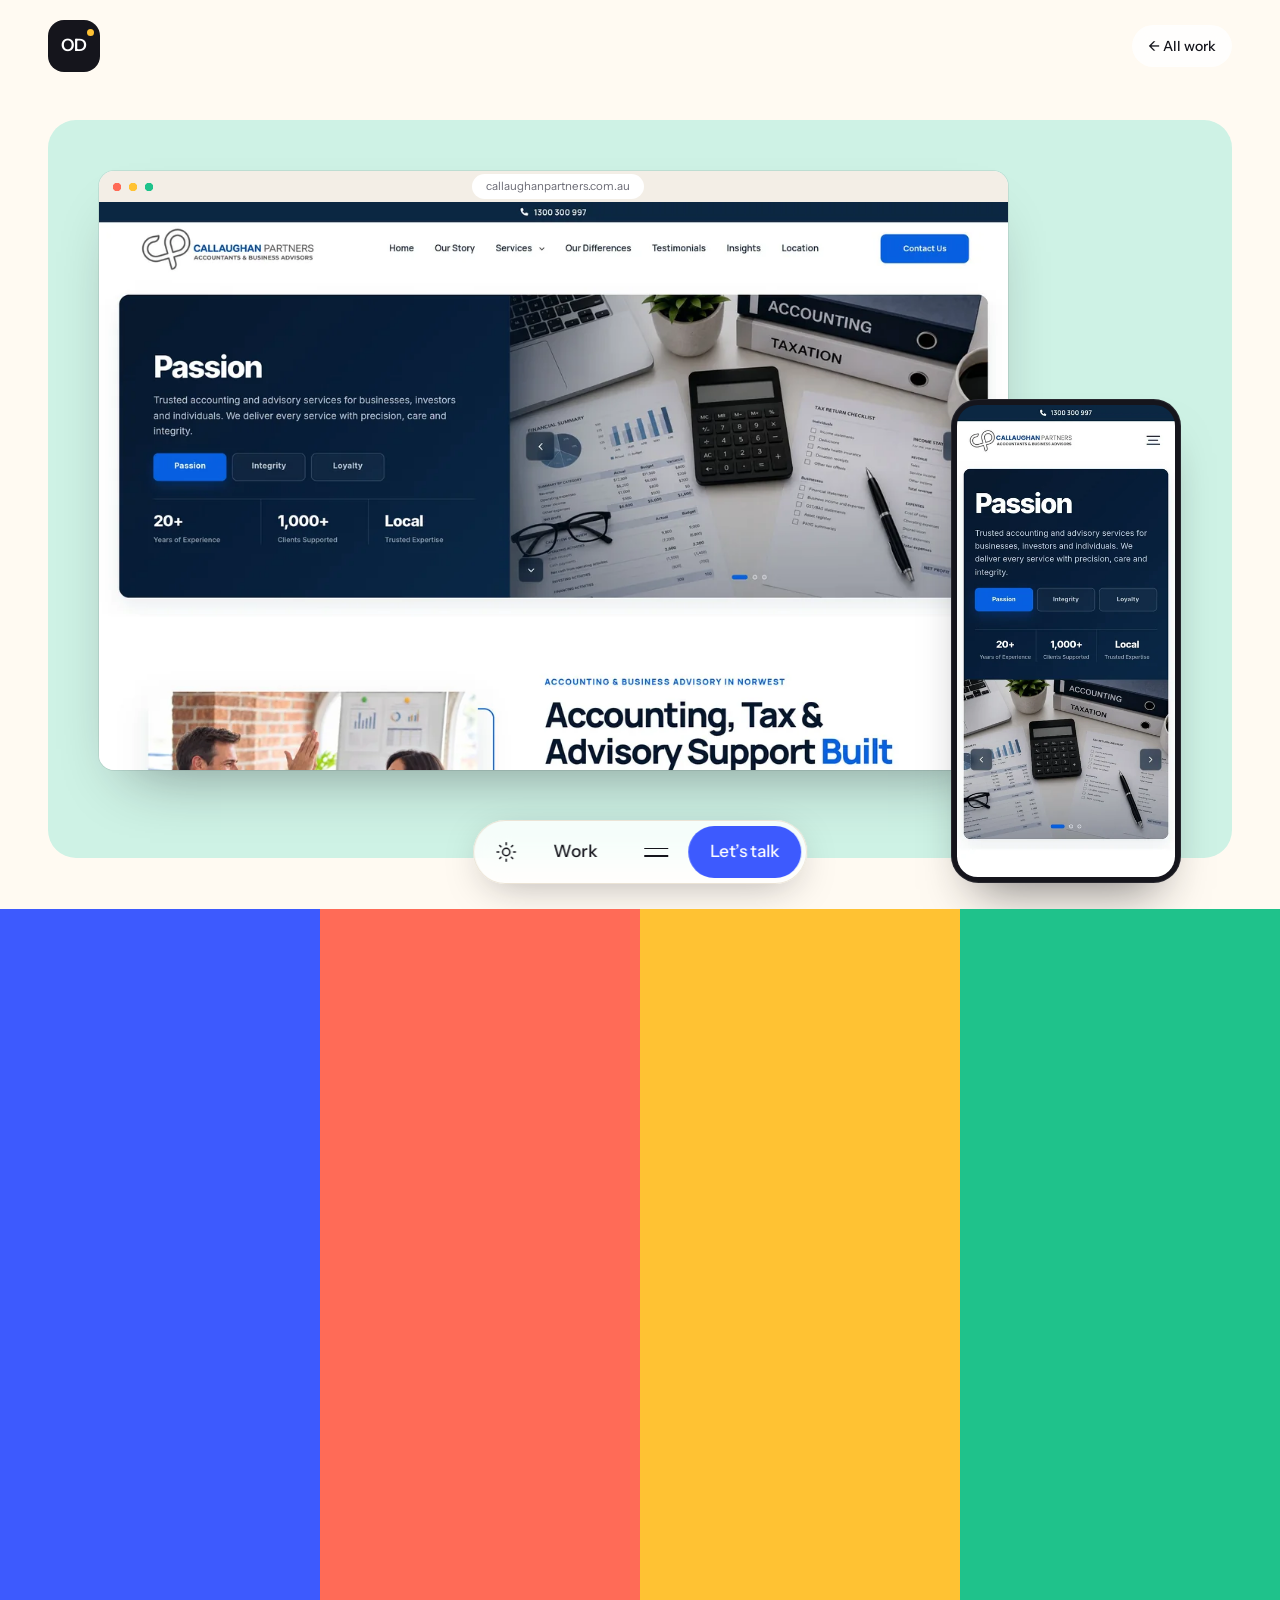
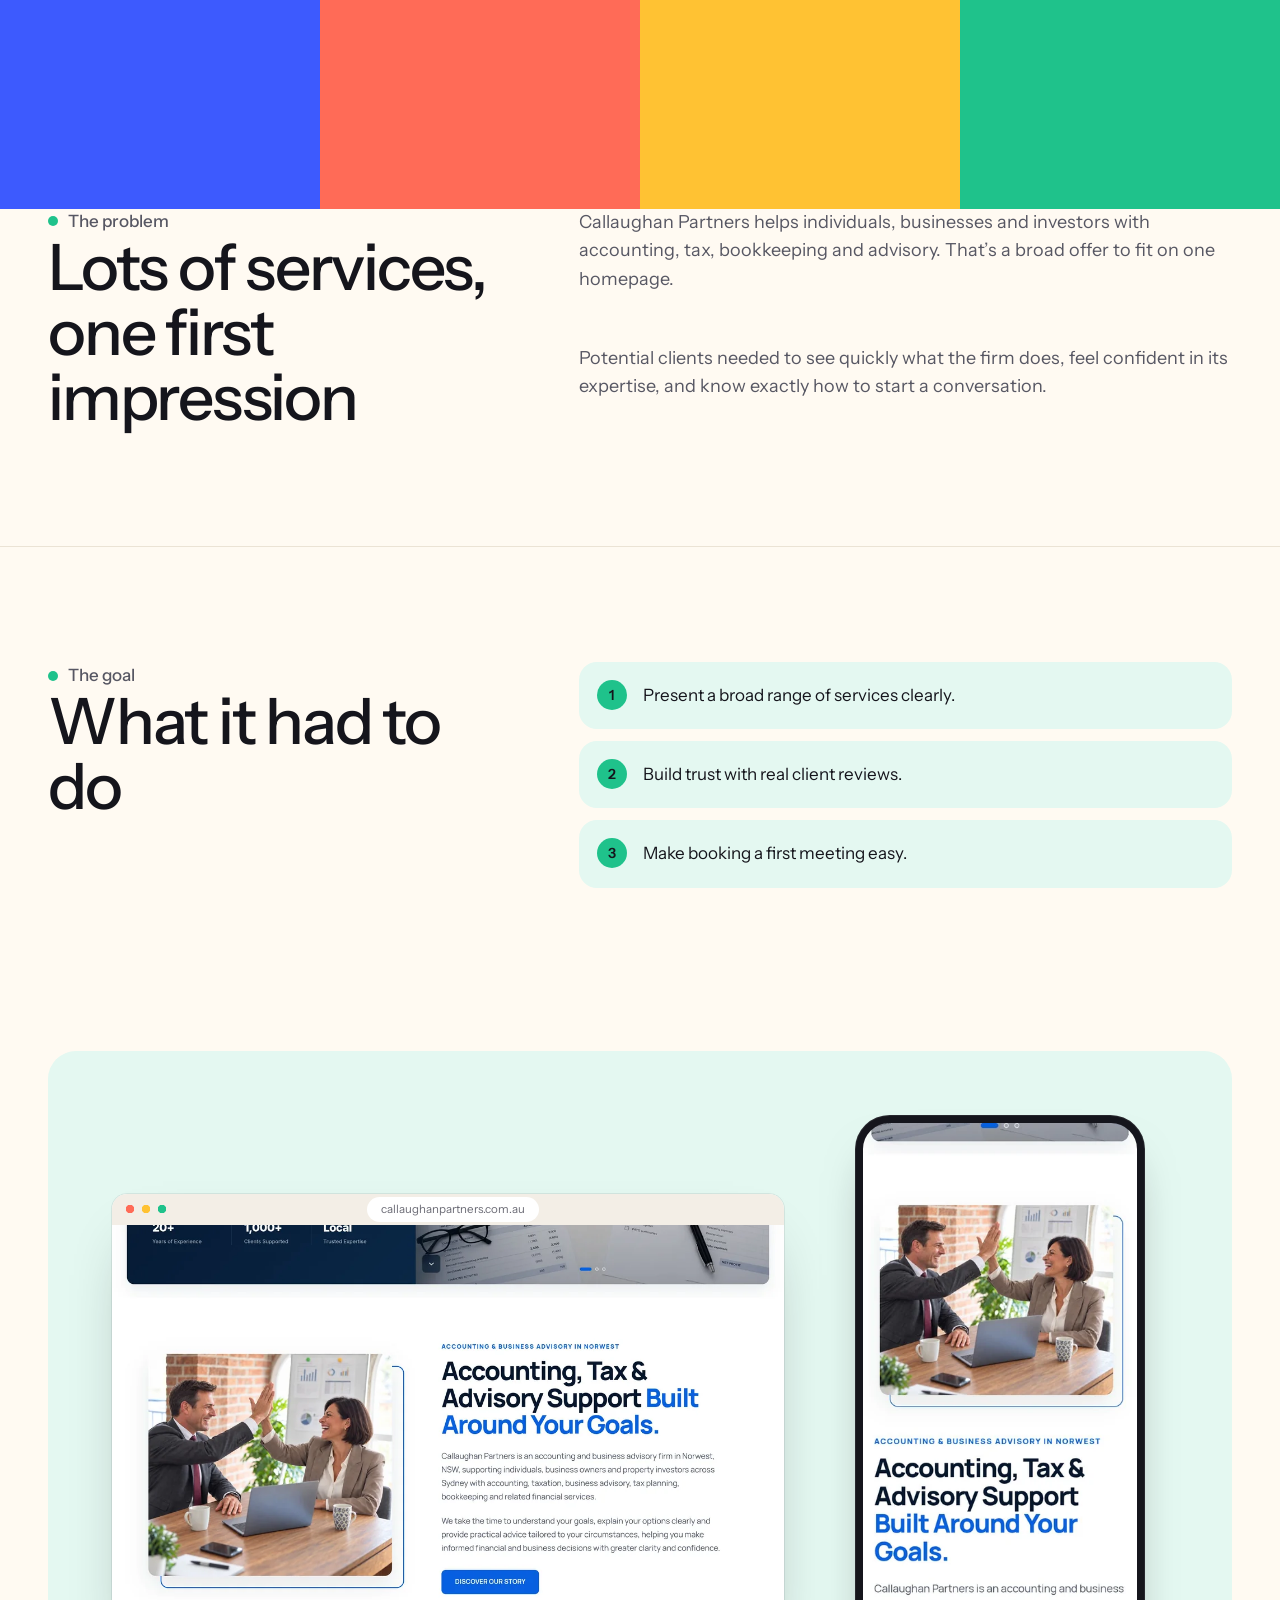
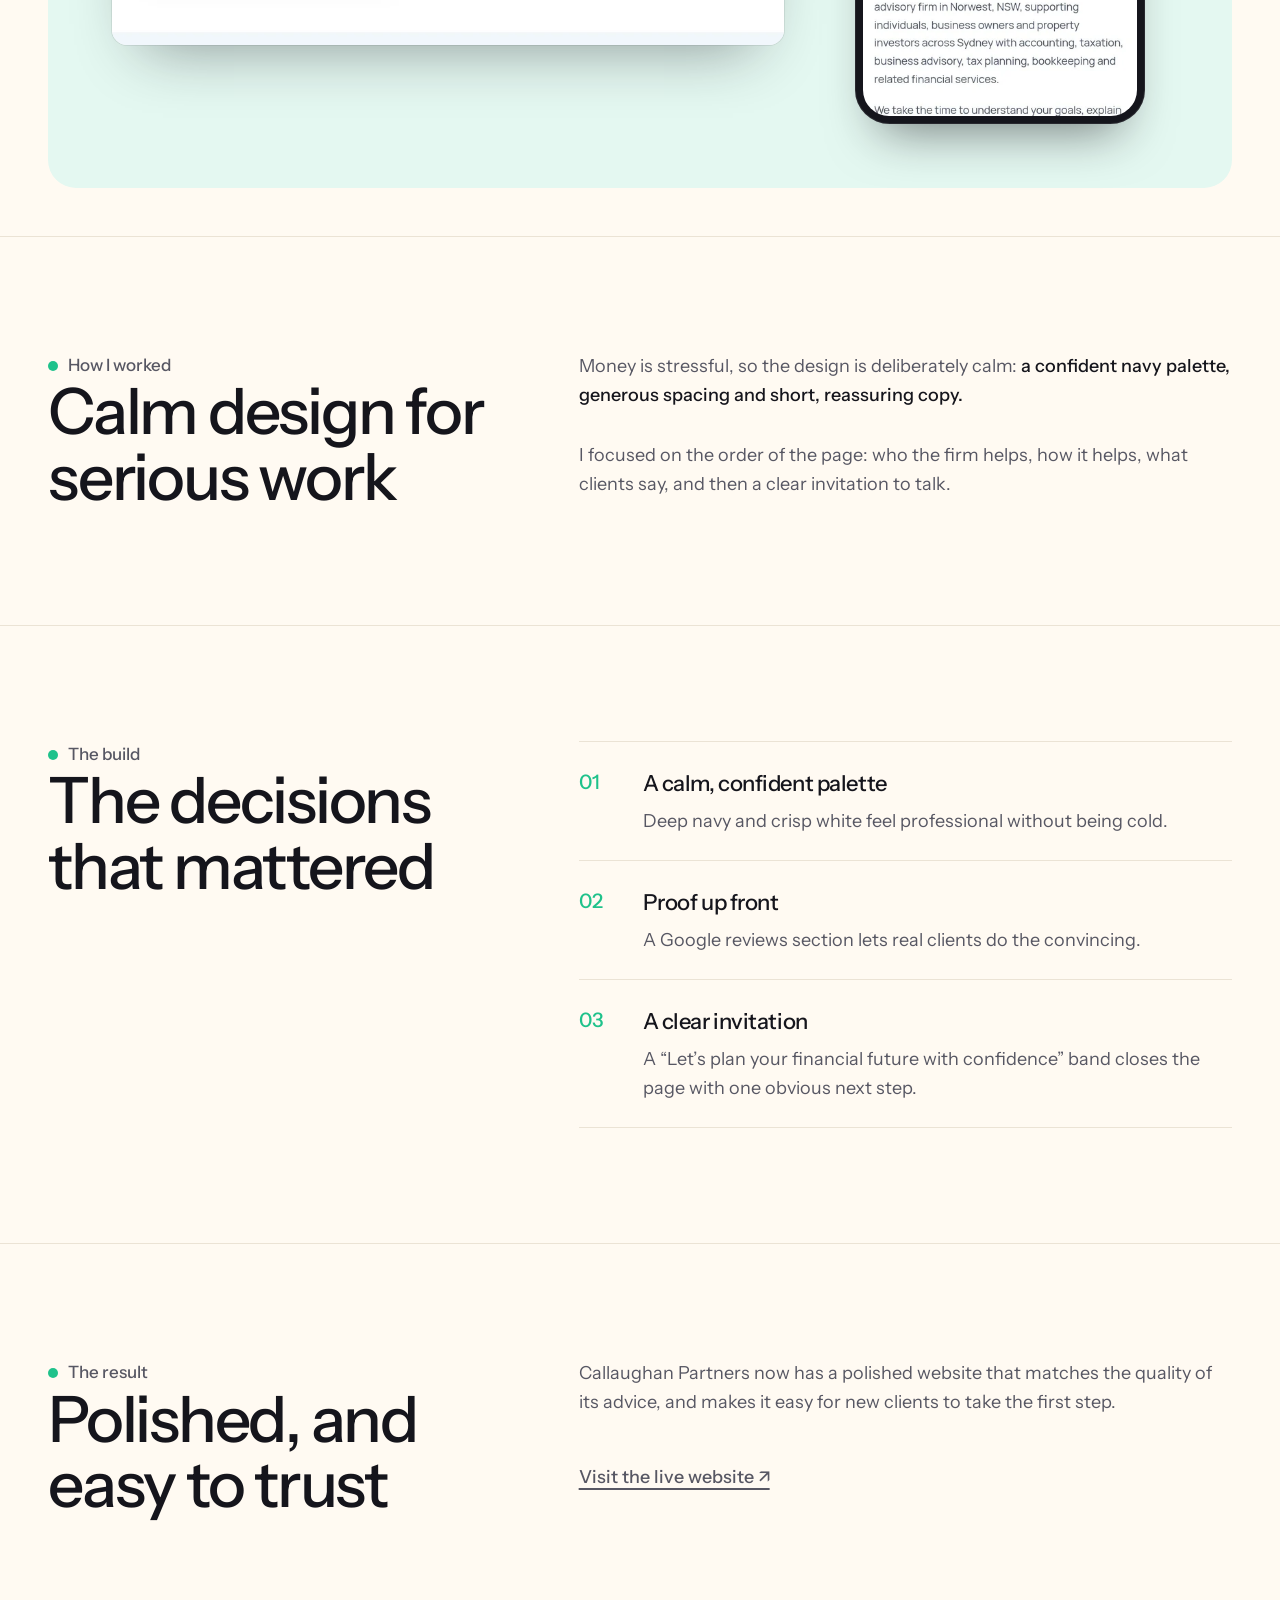
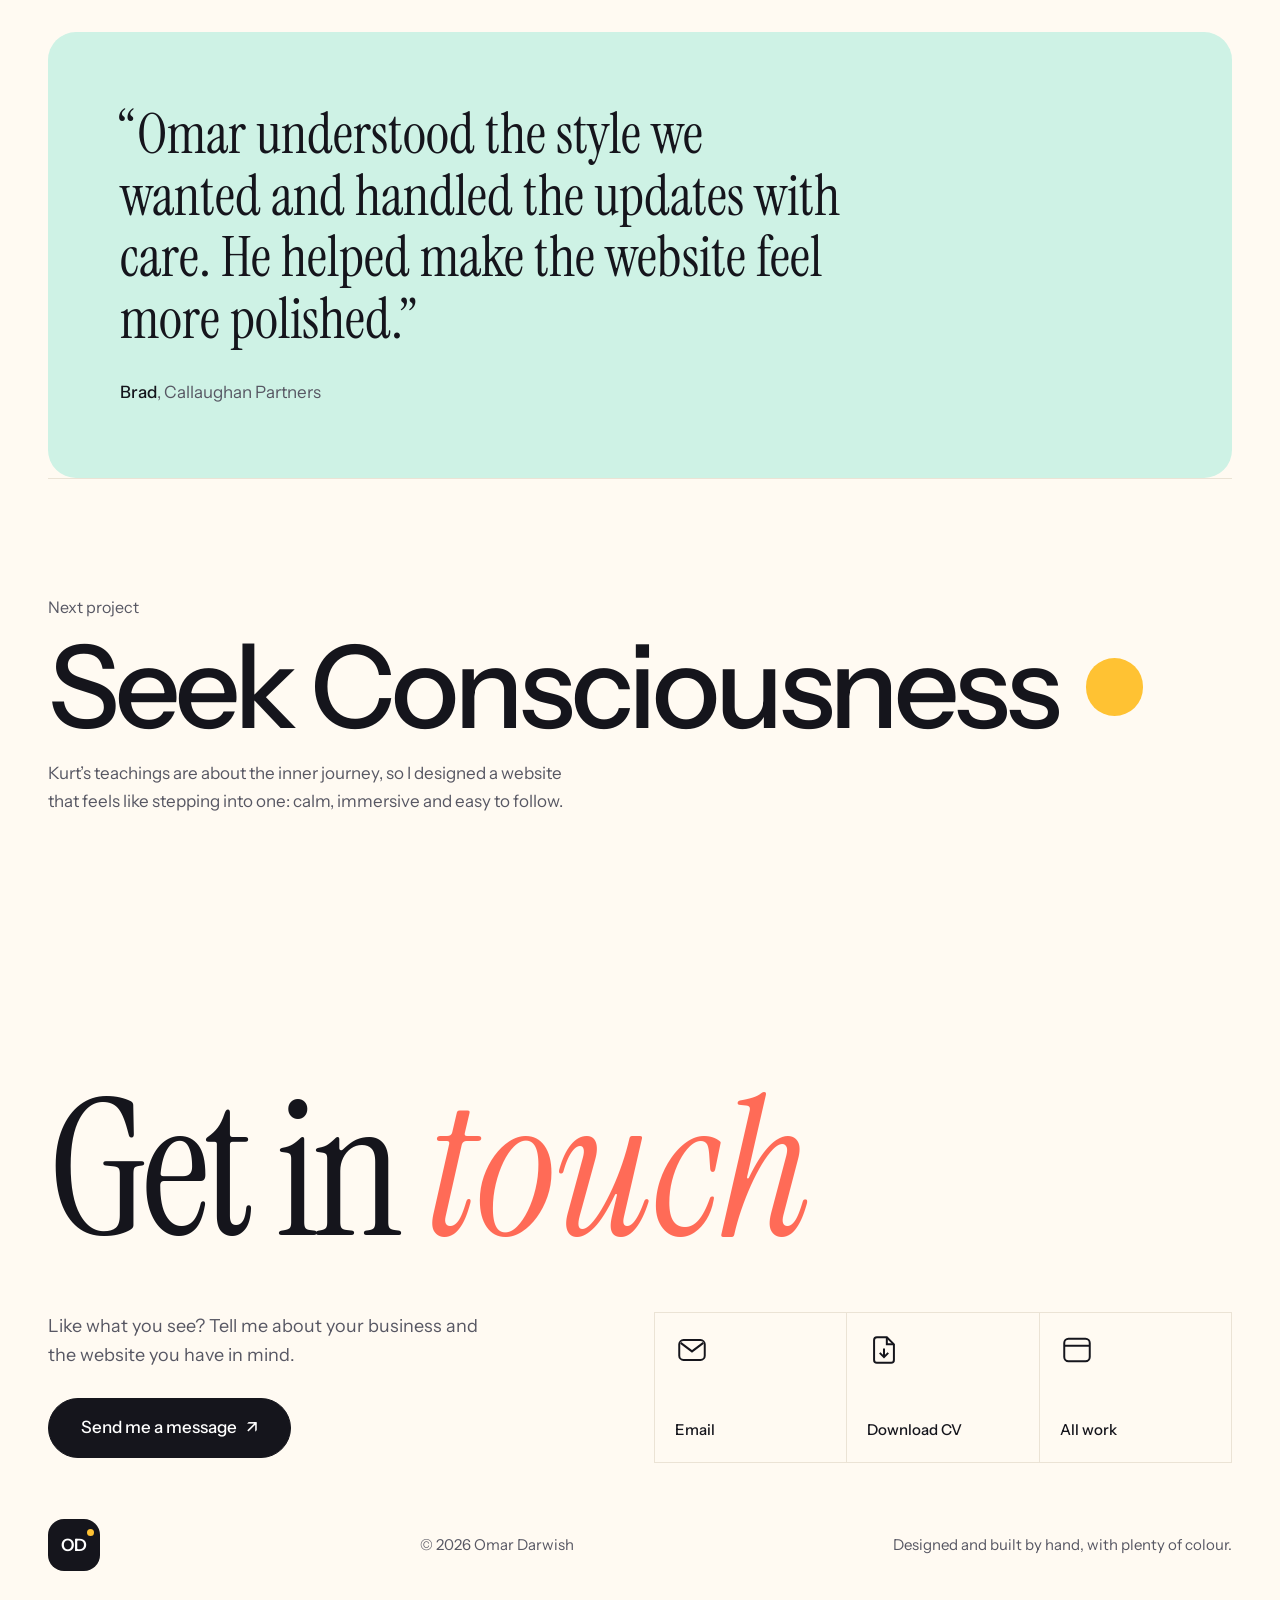
==== work/callaughan-partners.html @ 2b4e85c7 "Redesign portfolio: colourful, friendly site with case studies - New homepage: throwable sticker her" ====
<!doctype html>
<html lang="en">
<head>
  <meta charset="utf-8">
  <meta name="viewport" content="width=device-width, initial-scale=1, viewport-fit=cover">
  <title>Callaughan Partners · Case study · Omar Darwish</title>
  <meta name="description" content="Case study: a calm, professional website redesign for Callaughan Partners, an accounting and advisory firm in Norwest, NSW.">
  <meta name="theme-color" content="#fffaf2">
  <meta property="og:title" content="Callaughan Partners · Case study · Omar Darwish">
  <meta property="og:description" content="Case study: a calm, professional website redesign for Callaughan Partners, an accounting and advisory firm in Norwest, NSW.">
  <meta property="og:image" content="../assets/work/callaughan-hero-1200.webp">
  <link rel="icon" href="data:image/svg+xml,%3Csvg xmlns='http://www.w3.org/2000/svg' viewBox='0 0 64 64'%3E%3Crect width='64' height='64' rx='18' fill='%2315151c'/%3E%3Ccircle cx='50' cy='14' r='6' fill='%23ffc233'/%3E%3Ctext x='31' y='42' font-family='Arial' font-weight='700' font-size='24' fill='white' text-anchor='middle'%3EOD%3C/text%3E%3C/svg%3E">
  <link rel="preconnect" href="https://fonts.googleapis.com">
  <link rel="preconnect" href="https://fonts.gstatic.com" crossorigin>
  <link href="https://fonts.googleapis.com/css2?family=Instrument+Sans:wght@400;500;600&family=Instrument+Serif:ital@0;1&display=swap" rel="stylesheet">
  <link rel="stylesheet" href="../css/style.css">
  <script>
    (function (d) {
      d.classList.add('js');
      try {
        var t = localStorage.getItem('theme');
        if (t === 'dark' || (!t && matchMedia('(prefers-color-scheme: dark)').matches)) d.dataset.theme = 'dark';
        if (sessionStorage.getItem('pt') === '1') { d.classList.add('pt-arrive'); sessionStorage.removeItem('pt'); }
      } catch (e) {}
    })(document.documentElement);
  </script>
  <script src="../js/main.js" defer></script>
</head>
<body>
  <a class="skip-link" href="#main">Skip to content</a>

  <div class="pt" aria-hidden="true"><span></span><span></span><span></span><span></span></div>
  <div class="cursor" aria-hidden="true"><span></span></div>

  <header class="topbar">
    <a class="logo" href="../index.html" aria-label="Omar Darwish, home"><span>OD</span></a>
    <a class="status" href="../index.html#work" style="text-decoration:none">← All work</a>
  </header>

  <nav class="navpill" aria-label="Main">
    <button class="navpill__btn" type="button" data-theme-toggle aria-label="Switch to dark theme">
      <svg class="theme-icon--sun" viewBox="0 0 24 24" fill="none" stroke="currentColor" stroke-width="1.6" stroke-linecap="round" aria-hidden="true"><circle cx="12" cy="12" r="4"/><path d="M12 2v2M12 20v2M4.9 4.9l1.4 1.4M17.7 17.7l1.4 1.4M2 12h2M20 12h2M4.9 19.1l1.4-1.4M17.7 6.3l1.4-1.4"/></svg>
      <svg class="theme-icon--moon" viewBox="0 0 24 24" fill="currentColor" aria-hidden="true"><path d="M20.5 14.6A8.5 8.5 0 0 1 9.4 3.5a8.5 8.5 0 1 0 11.1 11.1Z"/></svg>
    </button>
    <button class="navpill__btn" type="button" data-menu-toggle aria-controls="menu" aria-expanded="false" aria-label="Open menu">
      <span class="navpill__label" data-nav-label aria-hidden="true">Work</span>
      <span class="navpill__lines" aria-hidden="true"><i></i><i></i></span>
    </button>
    <a class="navpill__cta" href="../index.html#contact">Let’s talk</a>
  </nav>

  <div class="menu" id="menu" aria-hidden="true" inert>
    <nav class="menu__list" aria-label="Site">
      <a href="../index.html" class="c-blue" style="--i:0"><span>Home</span><i class="glyph glyph--burst" aria-hidden="true"></i></a>
      <a href="../index.html#work" class="c-coral" style="--i:1" aria-current="page"><span>Work</span><i class="glyph glyph--diamond" aria-hidden="true"></i></a>
      <a href="../index.html#services" class="c-sun" style="--i:2"><span>Services</span><i class="glyph glyph--circle" aria-hidden="true"></i></a>
      <a href="../index.html#about" class="c-mint" style="--i:3"><span>About</span><i class="glyph glyph--spark" aria-hidden="true"></i></a>
      <a href="../index.html#kind-words" class="c-blue" style="--i:4"><span>Kind words</span><i class="glyph glyph--flower" aria-hidden="true"></i></a>
      <a href="../index.html#contact" class="c-coral" style="--i:5"><span>Let’s <em>talk</em> ↗</span><i class="glyph glyph--burst" aria-hidden="true"></i></a>
    </nav>
    <div class="menu__foot">
      <a class="link" href="mailto:omarnacilla@gmail.com">omarnacilla@gmail.com</a>
      <a class="link" href="../CURRICULUM-VITAE-AL%20HOSNI.pdf" download>Download CV</a>
    </div>
  </div>

  <main id="main" class="c-mint">
    <div class="showcase" data-nav="Work">
      <div class="container">
        <div class="showcase__stage">
          <figure class="browser">
            <span class="browser__bar" aria-hidden="true"><i></i><span>callaughanpartners.com.au</span></span>
            <img src="../assets/work/callaughan-hero-1200.webp" srcset="../assets/work/callaughan-hero-1200.webp 1200w, ../assets/work/callaughan-hero-2400.webp 2400w" sizes="(min-width: 1400px) 1150px, 86vw" width="2400" height="1500" alt="Callaughan Partners homepage" fetchpriority="high">
          </figure>
          <figure class="phone phone--float">
            <img src="../assets/work/callaughan-mobile-400.webp" srcset="../assets/work/callaughan-mobile-400.webp 400w, ../assets/work/callaughan-mobile-780.webp 780w" sizes="(min-width: 900px) 220px, 24vw" width="780" height="1688" alt="Callaughan Partners on a phone">
          </figure>
        </div>
      </div>
    </div>

    <section class="case-intro">
      <div class="container">
        <p class="kicker" style="--dot: var(--mint)" data-reveal>Case study · Accounting</p>
        <h1 class="case-title" data-reveal>Callaughan<br>Partners</h1>
        <p class="case-lead" data-reveal style="--d:.1s">An accounting firm lives on trust, so I helped redesign their website to feel <em>calm, clear and professional</em> from the first click.</p>
        <div class="case-help" data-reveal style="--d:.15s">
          <p>How I helped:</p>
          <ul><li class="pill">Website redesign</li><li class="pill">Elementor build</li><li class="pill">Custom CSS</li><li class="pill">Reviews section</li><li class="pill">Responsive design</li></ul>
        </div>
        <dl class="facts" data-reveal><div><dt>Role</dt><dd>Web designer</dd></div><div><dt>Industry</dt><dd>Accounting &amp; advisory</dd></div><div><dt>Market</dt><dd>Norwest, NSW</dd></div><div><dt>Platform</dt><dd>WordPress + Elementor</dd></div><div><dt>Website</dt><dd><a href="https://www.callaughanpartners.com.au/" target="_blank" rel="noopener">callaughanpartners.com.au&nbsp;↗</a></dd></div></dl>
      </div>
    </section>

    <section class="chapter" data-nav="Problem">
      <div class="container chapter__grid">
        <div data-reveal><p class="chapter__kicker">The problem</p><h2>Lots of services, one first impression</h2></div>
        <div class="chapter__body" data-reveal style="--d:.1s"><p>Callaughan Partners helps individuals, businesses and investors with accounting, tax, bookkeeping and advisory. That’s a broad offer to fit on one homepage.</p><p>Potential clients needed to see quickly what the firm does, feel confident in its expertise, and know exactly how to start a conversation.</p></div>
      </div>
    </section>

    <section class="chapter">
      <div class="container chapter__grid">
        <div data-reveal><p class="chapter__kicker">The goal</p><h2>What it had to do</h2></div>
        <ol class="goals" data-reveal style="--d:.1s"><li>Present a broad range of services clearly.</li><li>Build trust with real client reviews.</li><li>Make booking a first meeting easy.</li></ol>
      </div>
    </section>

    <div class="container">
      <div class="gallery">
        <figure class="browser" data-reveal>
          <span class="browser__bar" aria-hidden="true"><i></i><span>callaughanpartners.com.au</span></span>
          <img src="../assets/work/callaughan-section-1200.webp" srcset="../assets/work/callaughan-section-1200.webp 1200w, ../assets/work/callaughan-section-2400.webp 2400w" sizes="(min-width: 900px) 62vw, 92vw" width="2400" height="1500" alt="Callaughan Partners about section" loading="lazy" decoding="async">
        </figure>
        <figure class="phone" data-reveal style="--d:.1s">
          <img src="../assets/work/callaughan-mobile2-400.webp" srcset="../assets/work/callaughan-mobile2-400.webp 400w, ../assets/work/callaughan-mobile2-780.webp 780w" sizes="290px" width="780" height="1688" alt="Callaughan Partners about section on a phone" loading="lazy" decoding="async">
        </figure>
      </div>
    </div>

    <section class="chapter" data-nav="Process">
      <div class="container chapter__grid">
        <div data-reveal><p class="chapter__kicker">How I worked</p><h2>Calm design for serious work</h2></div>
        <div class="chapter__body" data-reveal style="--d:.1s"><p>Money is stressful, so the design is deliberately calm: <strong>a confident navy palette, generous spacing and short, reassuring copy.</strong></p><p>I focused on the order of the page: who the firm helps, how it helps, what clients say, and then a clear invitation to talk.</p></div>
      </div>
    </section>

    <section class="chapter">
      <div class="container chapter__grid">
        <div data-reveal><p class="chapter__kicker">The build</p><h2>The decisions that mattered</h2></div>
        <ol class="decisions chapter__body" data-reveal style="--d:.1s"><li><b>01</b><div><h3>A calm, confident palette</h3><p>Deep navy and crisp white feel professional without being cold.</p></div></li><li><b>02</b><div><h3>Proof up front</h3><p>A Google reviews section lets real clients do the convincing.</p></div></li><li><b>03</b><div><h3>A clear invitation</h3><p>A “Let’s plan your financial future with confidence” band closes the page with one obvious next step.</p></div></li></ol>
      </div>
    </section>

    <section class="chapter" data-nav="Result">
      <div class="container chapter__grid">
        <div data-reveal><p class="chapter__kicker">The result</p><h2>Polished, and easy to trust</h2></div>
        <div class="chapter__body" data-reveal style="--d:.1s">
          <p>Callaughan Partners now has a polished website that matches the quality of its advice, and makes it easy for new clients to take the first step.</p>
          <!-- TIP: add a real number here if you have one, e.g. "enquiries doubled in the first 3 months". -->
          <p><a class="link" href="https://www.callaughanpartners.com.au/" target="_blank" rel="noopener">Visit the live website ↗</a></p>
        </div>
      </div>
    </section>


    <div class="container">
      <blockquote class="case-quote" data-reveal>
        <p>“Omar understood the style we wanted and handled the updates with care. He helped make the website feel more polished.”</p>
        <footer><cite>Brad</cite>, Callaughan Partners</footer>
      </blockquote>
    </div>

    <div class="container">
      <a class="next c-sun" href="seek-consciousness.html">
        <small>Next project</small>
        <strong>Seek Consciousness <i class="glyph glyph--circle" aria-hidden="true"></i></strong>
        <p>Kurt’s teachings are about the inner journey, so I designed a website that feels like stepping into one: calm, immersive and easy to follow.</p>
      </a>
    </div>
  </main>

  <footer class="footer" id="contact" data-nav="Contact">
    <div class="container">
      <h2 class="footer__title" data-reveal>Get in <em>touch</em></h2>
      <div class="footer__grid">
        <div class="footer__intro" data-reveal>
          <p>Like what you see? Tell me about your business and the website you have in mind.</p>
          <a class="btn btn--solid" href="../index.html#contact">Send me a message <span class="arrow" aria-hidden="true">↗</span></a>
        </div>
        <div class="socials" style="margin-top:0">
          <a class="social c-blue" href="mailto:omarnacilla@gmail.com">
            <svg viewBox="0 0 24 24" fill="none" stroke="currentColor" stroke-width="1.4" aria-hidden="true"><rect x="3" y="5" width="18" height="14" rx="3"/><path d="m4 7 8 6 8-6"/></svg>
            <span>Email</span>
          </a>
          <a class="social c-coral" href="../CURRICULUM-VITAE-AL%20HOSNI.pdf" download>
            <svg viewBox="0 0 24 24" fill="none" stroke="currentColor" stroke-width="1.4" aria-hidden="true"><path d="M14 3H7a2 2 0 0 0-2 2v14a2 2 0 0 0 2 2h10a2 2 0 0 0 2-2V8z"/><path d="M14 3v5h5M12 11v6m-3-3 3 3 3-3"/></svg>
            <span>Download CV</span>
          </a>
          <a class="social c-mint" href="../index.html#work">
            <svg viewBox="0 0 24 24" fill="none" stroke="currentColor" stroke-width="1.4" aria-hidden="true"><rect x="3" y="4" width="18" height="16" rx="3"/><path d="M3 9h18"/></svg>
            <span>All work</span>
          </a>
        </div>
      </div>
      <div class="footer__base">
        <a class="logo" href="../index.html" aria-label="Omar Darwish, home"><span>OD</span></a>
        <span>© <span data-year>2026</span> Omar Darwish</span>
        <span>Designed and built by hand, with plenty of colour.</span>
      </div>
    </div>
  </footer>
</body>
</html>
---- css/style.css ----
/* ==========================================================================
   Omar Darwish — portfolio
   Plain CSS. Mobile first. Four brand colours + light/dark neutrals.
   ========================================================================== */

/* ---------- Tokens ---------- */
:root {
  /* The four friendly colours */
  --blue: #3d5afe;
  --coral: #ff6b57;
  --sun: #ffc233;
  --mint: #1fc28b;

  /* Light theme neutrals (default) */
  --bg: #fffaf2;
  --surface: #ffffff;
  --ink: #15151c;
  --body: #575763;
  --muted: #8a8a96;
  --stroke: #ebe3d5;
  --on-ink: #ffffff;

  --font-sans: "Instrument Sans", system-ui, -apple-system, "Segoe UI", sans-serif;
  --font-serif: "Instrument Serif", Georgia, "Times New Roman", serif;

  --gutter: clamp(16px, 4vw, 48px);
  --max: 1360px;
  --radius: 18px;
  --radius-lg: 28px;
  --ease: cubic-bezier(.22, 1, .36, 1);
  --ease-io: cubic-bezier(.65, 0, .35, 1);

  color-scheme: light;
}

:root[data-theme="dark"] {
  --bg: #121218;
  --surface: #1b1b24;
  --ink: #ffffff;
  --body: #b9b9c6;
  --muted: #8b8b99;
  --stroke: #2d2d3a;
  --on-ink: #121218;
  color-scheme: dark;
}

/* ---------- Base ---------- */
*,
*::before,
*::after { box-sizing: border-box; }

html {
  -webkit-text-size-adjust: 100%;
  scroll-behavior: smooth;
}

body {
  margin: 0;
  background: var(--bg);
  color: var(--ink);
  font-family: var(--font-sans);
  font-size: 1.0625rem;
  line-height: 1.6;
  -webkit-font-smoothing: antialiased;
  overflow-x: hidden;
  transition: background-color .5s var(--ease), color .5s var(--ease);
}

img { display: block; max-width: 100%; height: auto; }
a { color: inherit; }
button { font: inherit; color: inherit; }
h1, h2, h3, h4, p, ul, ol, figure, blockquote { margin: 0; }
ul, ol { padding: 0; list-style: none; }

em,
.serif {
  font-family: var(--font-serif);
  font-style: italic;
  font-weight: 400;
  letter-spacing: 0;
}

::selection { background: var(--sun); color: #15151c; }

:focus-visible {
  outline: 3px solid var(--blue);
  outline-offset: 3px;
  border-radius: 6px;
}

.sr-only {
  position: absolute !important;
  width: 1px; height: 1px;
  padding: 0; margin: -1px;
  overflow: hidden;
  clip: rect(0 0 0 0);
  white-space: nowrap;
  border: 0;
}

.skip-link {
  position: fixed;
  top: 12px; left: 12px;
  z-index: 200;
  padding: 10px 16px;
  background: var(--ink);
  color: var(--on-ink);
  border-radius: 999px;
  text-decoration: none;
  transform: translateY(-160%);
  transition: transform .3s var(--ease);
}
.skip-link:focus { transform: none; }

.container {
  width: 100%;
  max-width: var(--max);
  margin-inline: auto;
  padding-inline: var(--gutter);
}

.section { padding-block: clamp(80px, 12vw, 160px); }

/* ---------- Buttons & small UI ---------- */
.btn {
  display: inline-flex;
  align-items: center;
  justify-content: center;
  gap: .5em;
  min-height: 60px;
  padding: 0 32px;
  border-radius: 999px;
  border: 1.5px solid var(--ink);
  background: transparent;
  color: var(--ink);
  font-size: 1.0625rem;
  font-weight: 500;
  text-decoration: none;
  cursor: pointer;
  transition: background-color .35s var(--ease), color .35s var(--ease), border-color .35s var(--ease), transform .35s var(--ease);
}
.btn:hover { background: var(--ink); color: var(--on-ink); }
.btn:active { transform: scale(.97); }
.btn--solid { background: var(--ink); color: var(--on-ink); }
.btn--solid:hover { background: var(--blue); border-color: var(--blue); color: #fff; }
.btn--light { background: #fff; color: #15151c; border-color: #fff; }
.btn--light:hover { background: #15151c; border-color: #15151c; color: #fff; }
.btn--block { width: 100%; }
.btn .arrow { transition: transform .35s var(--ease); }
.btn:hover .arrow { transform: translate(3px, -3px); }

.pill {
  display: inline-flex;
  align-items: center;
  min-height: 36px;
  padding: 0 16px;
  border: 1.5px solid var(--ink);
  border-radius: 999px;
  font-size: .9375rem;
  font-weight: 500;
  white-space: nowrap;
}

.link {
  font-weight: 500;
  text-decoration: underline;
  text-decoration-thickness: 1.5px;
  text-underline-offset: 5px;
  transition: color .3s var(--ease);
}
.link:hover { color: var(--blue); }

.kicker {
  display: flex;
  align-items: center;
  gap: 10px;
  margin-bottom: 20px;
  color: var(--body);
  font-size: .9375rem;
  font-weight: 500;
}
.kicker::before {
  content: "";
  width: 10px; height: 10px;
  border-radius: 50%;
  background: var(--dot, var(--coral));
}

.section-title {
  font-size: clamp(2.5rem, 6.4vw, 5.25rem);
  font-weight: 500;
  line-height: 1;
  letter-spacing: -.035em;
}
.section-lede {
  max-width: 34ch;
  margin-top: 24px;
  color: var(--body);
  font-size: clamp(1.0625rem, 1.4vw, 1.25rem);
}

/* Colour helpers */
.c-blue { --c: var(--blue); }
.c-coral { --c: var(--coral); }
.c-sun { --c: var(--sun); }
.c-mint { --c: var(--mint); }

/* ---------- Decorative glyphs (pure CSS shapes) ---------- */
.glyph {
  display: inline-block;
  width: .82em;
  height: .82em;
  vertical-align: -.06em;
  background: var(--c, var(--blue));
  flex: none;
}
.glyph--burst {
  clip-path: polygon(50% 0, 61% 26%, 85% 15%, 74% 39%, 100% 50%, 74% 61%, 85% 85%, 61% 74%, 50% 100%, 39% 74%, 15% 85%, 26% 61%, 0 50%, 26% 39%, 15% 15%, 39% 26%);
}
.glyph--diamond { clip-path: polygon(50% 0, 100% 50%, 50% 100%, 0 50%); }
.glyph--circle { border-radius: 50%; }
.glyph--spark {
  clip-path: polygon(50% 0, 60% 40%, 100% 50%, 60% 60%, 50% 100%, 40% 60%, 0 50%, 40% 40%);
}
.glyph--flower {
  border-radius: 50%;
  background:
    radial-gradient(circle at 50% 18%, var(--c) 0 22%, transparent 23%),
    radial-gradient(circle at 50% 82%, var(--c) 0 22%, transparent 23%),
    radial-gradient(circle at 18% 50%, var(--c) 0 22%, transparent 23%),
    radial-gradient(circle at 82% 50%, var(--c) 0 22%, transparent 23%),
    radial-gradient(circle at 50% 50%, var(--c) 0 26%, transparent 27%);
}
.spin { animation: spin 12s linear infinite; }
@keyframes spin { to { transform: rotate(360deg); } }

/* ==========================================================================
   Page transition panels
   ========================================================================== */
.pt {
  position: fixed;
  inset: 0;
  z-index: 150;
  display: grid;
  grid-template-columns: repeat(4, 1fr);
  pointer-events: none;
}
.pt span {
  transform: translateY(101%);
  transition: transform .8s var(--ease-io);
}
.pt span:nth-child(1) { background: var(--blue); }
.pt span:nth-child(2) { background: var(--coral); transition-delay: .07s; }
.pt span:nth-child(3) { background: var(--sun); transition-delay: .14s; }
.pt span:nth-child(4) { background: var(--mint); transition-delay: .21s; }

/* Leaving: panels slide up to cover the page */
html.pt-leave .pt { pointer-events: all; }
html.pt-leave .pt span { transform: translateY(0); }

/* Arriving: start covered, then slide away upwards */
html.pt-arrive .pt span { transform: translateY(0); transition: none; }
html.pt-arrive.pt-go .pt span { transform: translateY(-101%); transition: transform .8s var(--ease-io); }
html.pt-arrive.pt-go .pt span:nth-child(2) { transition-delay: .07s; }
html.pt-arrive.pt-go .pt span:nth-child(3) { transition-delay: .14s; }
html.pt-arrive.pt-go .pt span:nth-child(4) { transition-delay: .21s; }

/* ==========================================================================
   Custom cursor (mouse only)
   ========================================================================== */
.cursor {
  position: fixed;
  top: 0; left: 0;
  z-index: 140;
  display: none;
  align-items: center;
  justify-content: center;
  width: 14px; height: 14px;
  margin: -7px 0 0 -7px;
  border-radius: 50%;
  background: var(--blue);
  color: #fff;
  font-size: 0;
  font-weight: 500;
  pointer-events: none;
  transition: width .35s var(--ease), height .35s var(--ease), margin .35s var(--ease), background-color .35s var(--ease), font-size .2s;
  will-change: transform;
}
@media (hover: hover) and (pointer: fine) {
  .has-cursor .cursor { display: flex; }
}
.cursor.is-link { width: 44px; height: 44px; margin: -22px 0 0 -22px; background: color-mix(in srgb, var(--sun) 70%, transparent); }
.cursor.is-view { width: 96px; height: 96px; margin: -48px 0 0 -48px; background: var(--coral); font-size: 1rem; }
.cursor.is-hidden { width: 0; height: 0; margin: 0; }

/* ==========================================================================
   Top bar + floating navigation pill
   ========================================================================== */
.topbar {
  position: absolute;
  top: 0; left: 0; right: 0;
  z-index: 30;
  display: flex;
  align-items: center;
  justify-content: space-between;
  padding: 20px var(--gutter);
  pointer-events: none;
}
.topbar > * { pointer-events: auto; }

.logo {
  display: inline-grid;
  place-items: center;
  width: 52px; height: 52px;
  border-radius: 16px;
  background: var(--ink);
  color: var(--on-ink);
  font-weight: 600;
  font-size: 1.0625rem;
  letter-spacing: -.02em;
  text-decoration: none;
  transition: transform .5s var(--ease), border-radius .5s var(--ease);
}
.logo:hover { transform: rotate(-8deg); border-radius: 50%; }
.logo span { position: relative; }
.logo span::after {
  content: "";
  position: absolute;
  right: -7px; top: -3px;
  width: 7px; height: 7px;
  border-radius: 50%;
  background: var(--sun);
}

.status {
  display: inline-flex;
  align-items: center;
  gap: 10px;
  padding: 10px 16px;
  border-radius: 999px;
  background: color-mix(in srgb, var(--surface) 80%, transparent);
  backdrop-filter: blur(10px);
  -webkit-backdrop-filter: blur(10px);
  font-size: .875rem;
  font-weight: 500;
}
.status i {
  width: 8px; height: 8px;
  border-radius: 50%;
  background: var(--mint);
  box-shadow: 0 0 0 0 var(--mint);
  animation: ping 2s infinite;
}
@keyframes ping {
  0% { box-shadow: 0 0 0 0 color-mix(in srgb, var(--mint) 60%, transparent); }
  80%, 100% { box-shadow: 0 0 0 10px transparent; }
}

.navpill {
  position: fixed;
  left: 50%;
  bottom: max(16px, env(safe-area-inset-bottom));
  z-index: 120;
  display: flex;
  align-items: center;
  gap: 4px;
  padding: 6px;
  border-radius: 999px;
  background: color-mix(in srgb, var(--surface) 82%, transparent);
  backdrop-filter: blur(16px) saturate(1.4);
  -webkit-backdrop-filter: blur(16px) saturate(1.4);
  box-shadow: 0 10px 40px -12px rgba(21, 21, 28, .35), inset 0 0 0 1px var(--stroke);
  transform: translateX(-50%);
  transition: background-color .5s var(--ease);
}
.navpill__btn {
  display: inline-flex;
  align-items: center;
  justify-content: center;
  gap: 14px;
  min-width: 52px;
  height: 52px;
  padding: 0 16px;
  border: 0;
  border-radius: 999px;
  background: transparent;
  font-size: 1.0625rem;
  font-weight: 500;
  cursor: pointer;
  transition: background-color .3s var(--ease);
}
.navpill__btn:hover { background: color-mix(in srgb, var(--ink) 7%, transparent); }
.navpill__btn svg { width: 22px; height: 22px; }
.navpill__label {
  display: inline-block;
  white-space: nowrap;
  min-width: 4.5em;
  text-align: left;
}
.navpill__lines { display: grid; gap: 6px; width: 24px; }
.navpill__lines i {
  display: block;
  height: 1.5px;
  background: currentColor;
  transition: transform .45s var(--ease);
}
.navpill__cta {
  display: none;
  height: 52px;
  padding: 0 22px;
  border-radius: 999px;
  background: var(--blue);
  color: #fff;
  font-weight: 500;
  text-decoration: none;
  align-items: center;
  transition: background-color .3s var(--ease);
}
.navpill__cta:hover { background: var(--coral); }
@media (min-width: 560px) { .navpill__cta { display: inline-flex; } }

.menu-open .navpill__lines i:first-child { transform: translateY(3.75px) rotate(45deg); }
.menu-open .navpill__lines i:last-child { transform: translateY(-3.75px) rotate(-45deg); }

.theme-icon--moon { display: none; }
:root[data-theme="dark"] .theme-icon--sun { display: none; }
:root[data-theme="dark"] .theme-icon--moon { display: block; }

/* ---------- Full-screen menu ---------- */
.menu {
  position: fixed;
  inset: 0;
  z-index: 110;
  display: flex;
  flex-direction: column;
  justify-content: center;
  padding: 96px var(--gutter) 120px;
  background: var(--bg);
  clip-path: circle(0 at 50% calc(100% - 44px));
  visibility: hidden;
  transition: clip-path .8s var(--ease-io), visibility 0s .8s;
}
.menu-open .menu {
  clip-path: circle(150% at 50% calc(100% - 44px));
  visibility: visible;
  transition: clip-path .8s var(--ease-io), visibility 0s;
}
.menu__list { max-width: var(--max); width: 100%; margin-inline: auto; }
.menu__list a {
  position: relative;
  display: flex;
  align-items: center;
  justify-content: space-between;
  padding: 10px 0;
  border-bottom: 1px solid var(--stroke);
  font-size: clamp(2.25rem, 8vw, 5rem);
  font-weight: 500;
  line-height: 1.1;
  letter-spacing: -.03em;
  text-decoration: none;
  opacity: 0;
  transform: translateY(30px);
  transition: opacity .5s var(--ease), transform .5s var(--ease), color .3s;
}
.menu-open .menu__list a { opacity: 1; transform: none; transition-delay: calc(.25s + var(--i) * .05s); }
.menu__list a:hover { color: var(--c); }
.menu__list a .glyph { width: .5em; height: .5em; transform: scale(0) rotate(-90deg); transition: transform .5s var(--ease); }
.menu__list a:hover .glyph,
.menu__list a[aria-current="page"] .glyph { transform: none; }
.menu__list a[aria-current="page"] em { color: var(--c); }
.menu__foot {
  max-width: var(--max);
  width: 100%;
  margin: 32px auto 0;
  display: flex;
  flex-wrap: wrap;
  gap: 12px 28px;
  color: var(--body);
}

/* ==========================================================================
   Reveal helpers
   ========================================================================== */
.js [data-reveal] {
  opacity: 0;
  transform: translateY(40px);
  transition: opacity 1s var(--ease), transform 1s var(--ease);
  transition-delay: var(--d, 0s);
}
.js [data-reveal].is-in { opacity: 1; transform: none; }

/* ==========================================================================
   Hero — a designer's playground
   ========================================================================== */
.hero {
  position: relative;
  display: flex;
  flex-direction: column;
  min-height: 100svh;
  padding-top: clamp(100px, 12vh, 128px);
  overflow: hidden;
  isolation: isolate;
  background-image: radial-gradient(circle, color-mix(in srgb, var(--ink) 16%, transparent) 1.2px, transparent 1.7px);
  background-size: 26px 26px;
  background-position: center top;
}
.hero::before {
  content: "";
  position: absolute;
  inset: auto 0 0;
  height: 30%;
  z-index: -1;
  background: linear-gradient(to bottom, transparent, var(--bg));
}
.hero__content { position: relative; z-index: 1; }

.hero__hello {
  display: inline-flex;
  align-items: center;
  gap: 12px;
  padding: 6px 18px 6px 6px;
  border-radius: 999px;
  background: var(--surface);
  box-shadow: inset 0 0 0 1px var(--stroke), 0 8px 24px -16px rgba(21, 21, 28, .4);
  font-size: .9375rem;
  font-weight: 500;
}
.hero__hello img {
  width: 38px; height: 38px;
  border-radius: 50%;
  background: var(--sun);
  object-fit: cover;
  object-position: center 8%;
}

.hero__title {
  margin-top: clamp(20px, 3vw, 32px);
  font-size: clamp(2.75rem, 7.4vw, 7rem);
  font-weight: 500;
  line-height: 1;
  letter-spacing: -.045em;
}
.hero__line { display: block; }
.js .hero__line { opacity: 0; transform: translateY(.35em); transition: opacity 1s var(--ease), transform 1.2s var(--ease); transition-delay: calc(.1s + var(--i) * .1s); }
.is-loaded .hero__line { opacity: 1; transform: none; }

/* "friendly" selected like a layer in a design tool */
.select {
  position: relative;
  display: inline-block;
  padding: 0 .1em;
  margin-right: .06em;
  color: var(--blue);
}
.select em { letter-spacing: -.01em; }
.select::before {
  content: "";
  position: absolute;
  inset: .06em -.02em -.02em;
  border: 2px solid var(--blue);
  pointer-events: none;
}
.select > i {
  position: absolute;
  width: 11px; height: 11px;
  border: 2px solid var(--blue);
  background: var(--bg);
}
.select > i:nth-of-type(1) { left: -.02em; top: .06em; transform: translate(-50%, -50%); }
.select > i:nth-of-type(2) { right: -.02em; top: .06em; transform: translate(50%, -50%); }
.select > i:nth-of-type(3) { left: -.02em; bottom: -.02em; transform: translate(-50%, 50%); }
.select > i:nth-of-type(4) { right: -.02em; bottom: -.02em; transform: translate(50%, 50%); }
.js .select::before,
.js .select > i { opacity: 0; transition: opacity .4s var(--ease) 1.1s; }
.is-loaded .select::before,
.is-loaded .select > i { opacity: 1; }

.fig-cursor {
  position: absolute;
  left: 86%;
  top: 82%;
  z-index: 2;
  display: flex;
  align-items: flex-start;
  font-family: var(--font-sans);
  font-style: normal;
  font-size: 1rem;
  letter-spacing: 0;
  line-height: 1;
  pointer-events: none;
  animation: fig 7s var(--ease-io) infinite;
}
.fig-cursor svg { width: 24px; height: 24px; fill: var(--coral); stroke: #fff; stroke-width: 1.5; stroke-linejoin: round; }
.fig-cursor b {
  margin: 18px 0 0 -4px;
  padding: 5px 10px;
  border-radius: 6px 999px 999px 999px;
  background: var(--coral);
  color: #fff;
  font-size: .8125rem;
  font-weight: 600;
  white-space: nowrap;
}
.js .fig-cursor { opacity: 0; transition: opacity .5s var(--ease) 1.4s; }
.is-loaded .fig-cursor { opacity: 1; }
@keyframes fig {
  0%, 100% { transform: translate(0, 0); }
  30% { transform: translate(-36%, -60%); }
  55% { transform: translate(-70%, 10%); }
  80% { transform: translate(10%, -20%); }
}

.hl {
  padding: 0 .06em;
  background: linear-gradient(transparent 60%, color-mix(in srgb, var(--sun) 85%, transparent) 60% 90%, transparent 90%);
}
:root[data-theme="dark"] .hl {
  color: #15151c;
  background: linear-gradient(transparent 14%, var(--sun) 14% 94%, transparent 94%);
}

.hero__foot {
  display: grid;
  gap: 24px;
  margin-top: clamp(24px, 4vw, 44px);
}
.hero__intro { max-width: 38ch; color: var(--body); }
.hero__actions { display: flex; flex-wrap: wrap; gap: 10px; }
.js .hero__foot { opacity: 0; transform: translateY(16px); transition: opacity 1s var(--ease) .5s, transform 1s var(--ease) .5s; }
.is-loaded .hero__foot { opacity: 1; transform: none; }
@media (min-width: 900px) {
  .hero__foot { grid-template-columns: 1fr auto; align-items: end; }
  .hero__intro { font-size: 1.125rem; }
}

/* Physics playground */
.hero__play {
  position: relative;
  flex: 1;
  min-height: clamp(230px, 28vh, 320px);
}
.hero__hint {
  position: absolute;
  top: 10px;
  right: var(--gutter);
  display: flex;
  align-items: flex-start;
  gap: 6px;
  color: var(--body);
  font-family: var(--font-serif);
  font-style: italic;
  font-size: clamp(1.0625rem, 1.6vw, 1.375rem);
  transition: opacity .6s var(--ease);
}
.hero__hint svg { width: 46px; height: 32px; margin-top: 10px; transform: scaleX(-1); }
.hero.is-played .hero__hint { opacity: 0; }

.sticker {
  --d: 96px;
  position: absolute;
  left: 0; top: 0;
  z-index: 3;
  display: none;
  width: var(--d);
  height: var(--d);
  cursor: grab;
  touch-action: none;
  user-select: none;
  -webkit-user-select: none;
  filter: drop-shadow(0 10px 14px rgba(21, 21, 28, .18));
  will-change: transform;
}
.js .sticker { display: block; }
.sticker.is-waiting { visibility: hidden; }
.sticker.is-dragging { cursor: grabbing; z-index: 4; }
.sticker__shape {
  display: grid;
  place-items: center;
  width: 100%;
  height: 100%;
  padding: 12%;
  background: var(--c);
  color: #15151c;
  font-size: calc(var(--d) * .16);
  font-weight: 600;
  line-height: 1.05;
  letter-spacing: -.01em;
  text-align: center;
  transition: transform .3s var(--ease);
}
.sticker.is-dragging .sticker__shape { transform: scale(1.08); }
.sticker--light .sticker__shape { color: #fff; }
.sticker--circle { border-radius: 50%; }
.sticker--squircle { border-radius: 32%; }
.sticker--burst {
  clip-path: polygon(50% 0, 61% 14%, 79% 9%, 81% 27%, 97% 35%, 88% 50%, 97% 65%, 81% 73%, 79% 91%, 61% 86%, 50% 100%, 39% 86%, 21% 91%, 19% 73%, 3% 65%, 12% 50%, 3% 35%, 19% 27%, 21% 9%, 39% 14%);
}
.sticker--flower {
  background:
    radial-gradient(circle at 50% 22%, var(--c) 0 27%, transparent 28%),
    radial-gradient(circle at 50% 78%, var(--c) 0 27%, transparent 28%),
    radial-gradient(circle at 22% 50%, var(--c) 0 27%, transparent 28%),
    radial-gradient(circle at 78% 50%, var(--c) 0 27%, transparent 28%),
    radial-gradient(circle at 30% 30%, var(--c) 0 24%, transparent 25%),
    radial-gradient(circle at 70% 30%, var(--c) 0 24%, transparent 25%),
    radial-gradient(circle at 30% 70%, var(--c) 0 24%, transparent 25%),
    radial-gradient(circle at 70% 70%, var(--c) 0 24%, transparent 25%),
    radial-gradient(circle, var(--c) 0 40%, transparent 41%);
}
.sticker--spark { clip-path: polygon(50% 0, 62% 38%, 100% 50%, 62% 62%, 50% 100%, 38% 62%, 0 50%, 38% 38%); }
.sticker--me .sticker__shape {
  padding: 0;
  overflow: hidden;
  box-shadow: inset 0 0 0 4px var(--surface);
}
.sticker--me img {
  width: 100%;
  height: 100%;
  object-fit: cover;
  object-position: center 10%;
  pointer-events: none;
}
.sticker--me b {
  position: absolute;
  right: -14%;
  top: -2%;
  padding: 4px 10px;
  border-radius: 999px;
  background: var(--coral);
  color: #fff;
  font-size: calc(var(--d) * .11);
  font-weight: 600;
  white-space: nowrap;
  transform: rotate(12deg);
}
@media (max-width: 767px) {
  .js .sticker--desktop { display: none; }
}

/* ==========================================================================
   About — scroll-lit paragraph
   ========================================================================== */
.about__grid { display: grid; gap: 40px; }
.about__text {
  font-size: clamp(1.875rem, 4.6vw, 4.25rem);
  font-weight: 500;
  line-height: 1.12;
  letter-spacing: -.03em;
}
.about__text u {
  text-decoration-thickness: .06em;
  text-underline-offset: .12em;
  text-decoration-color: var(--c);
}
.about__text .w { transition: opacity .25s linear; }
.js .about__text .w { opacity: .16; }
.js .about__text .w.is-lit { opacity: 1; }
.about__text .glyph { margin-inline: .08em; }
.about__rail {
  display: none;
  border-left: 2px dotted var(--stroke);
}
@media (min-width: 1100px) {
  .about__grid { grid-template-columns: 1fr 64px; }
  .about__rail { display: block; }
}

/* ==========================================================================
   Hello strip — marquee + portrait sticker
   ========================================================================== */
.hello {
  position: relative;
  display: grid;
  align-items: center;
  min-height: clamp(280px, 36vw, 460px);
  overflow: hidden;
}
.hello__track {
  display: flex;
  width: max-content;
  animation: marquee 30s linear infinite;
}
.hello__track span {
  display: inline-flex;
  align-items: center;
  gap: .4em;
  padding-right: .4em;
  font-size: clamp(3.5rem, 11vw, 10rem);
  font-weight: 500;
  line-height: 1.05;
  letter-spacing: -.04em;
  white-space: nowrap;
}
.hello__track .glyph { width: .5em; height: .5em; }
@keyframes marquee { to { transform: translateX(-50%); } }

.hello__sticker {
  position: absolute;
  top: 50%; left: 50%;
  width: clamp(150px, 24vw, 300px);
  aspect-ratio: 1;
  border-radius: 50%;
  background: var(--sun);
  overflow: hidden;
  transform: translate(-50%, -50%) rotate(var(--rot, -6deg));
  box-shadow: 0 0 0 8px var(--bg);
  transition: transform .6s var(--ease), background-color .6s var(--ease);
}
.hello__sticker:hover { --rot: 6deg; background: var(--mint); }
.hello__sticker img {
  position: absolute;
  left: 50%; bottom: -4%;
  width: 92%;
  transform: translateX(-50%);
}
.hello__badge {
  position: absolute;
  top: 50%; left: 50%;
  width: clamp(200px, 31vw, 380px);
  aspect-ratio: 1;
  transform: translate(-50%, -50%);
  pointer-events: none;
}
.hello__badge svg { width: 100%; height: 100%; animation: spin 24s linear infinite; }
.hello__badge text { fill: var(--ink); font: 500 13px var(--font-sans); letter-spacing: .32em; text-transform: uppercase; }

/* ==========================================================================
   Numbers — colourful bento tiles
   ========================================================================== */
.numbers__head { margin-bottom: clamp(40px, 6vw, 72px); }
.bento { display: grid; gap: 14px; }
.tile {
  position: relative;
  display: flex;
  flex-direction: column;
  gap: 14px;
  min-height: 340px;
  padding: clamp(24px, 3vw, 36px);
  border-radius: var(--radius-lg);
  background: var(--c);
  color: #15151c;
  overflow: hidden;
  isolation: isolate;
}
.js .tile[data-reveal] { transition: opacity 1s var(--ease), transform 1s var(--ease); }
@media (hover: hover) {
  .tile.is-in:hover { transform: translateY(-6px) rotate(-.6deg); transition-duration: .6s; transition-delay: 0s; }
}
.tile__copy { position: relative; z-index: 1; display: flex; flex-direction: column; gap: 14px; }
.tile__label {
  align-self: flex-start;
  padding: 6px 14px;
  border-radius: 999px;
  background: rgba(255, 255, 255, .5);
  font-size: .875rem;
  font-weight: 600;
}
.tile__num {
  font-size: clamp(4.75rem, 10vw, 8.5rem);
  font-weight: 500;
  line-height: .85;
  letter-spacing: -.06em;
  font-variant-numeric: tabular-nums;
}
.tile__text { max-width: 32ch; font-size: 1rem; line-height: 1.45; }
.tile__link {
  align-self: flex-start;
  margin-top: 4px;
  font-weight: 600;
  text-decoration: underline;
  text-decoration-thickness: 1.5px;
  text-underline-offset: 5px;
}
.tile__link span { display: inline-block; transition: transform .4s var(--ease); }
.tile__link:hover span { transform: translateX(4px); }

/* Live websites: a fan of browser windows */
.tile--sites { display: grid; }
.fan { position: relative; min-height: 230px; }
.fan__card {
  position: absolute;
  left: 50%; top: 50%;
  width: min(80%, 400px);
  aspect-ratio: 16 / 11;
  padding-top: 16px;
  border-radius: 12px;
  background: #fff;
  overflow: hidden;
  box-shadow: 0 22px 44px -20px rgba(21, 21, 28, .55);
  transform: translate(-50%, -50%);
  transition: transform 1.1s var(--ease);
  transition-delay: calc(.25s + var(--n) * .07s);
}
.fan__card i {
  position: absolute;
  inset: 0 0 auto;
  height: 16px;
  background:
    radial-gradient(circle at 10px 8px, #ff6b57 0 3px, transparent 3.5px),
    radial-gradient(circle at 20px 8px, #ffc233 0 3px, transparent 3.5px),
    radial-gradient(circle at 30px 8px, #1fc28b 0 3px, transparent 3.5px),
    #f3eee6;
}
.fan__card img { width: 100%; height: 100%; object-fit: cover; object-position: top; }
.tile--sites.is-in .fan__card {
  transform: translate(calc(-50% + (var(--n) - 1.5) * 14%), calc(-50% + (var(--n) - 1.5) * -3%)) rotate(calc((var(--n) - 1.5) * 6deg));
}
@media (hover: hover) {
  .tile--sites.is-in:hover .fan__card {
    transition-delay: 0s;
    transform: translate(calc(-50% + (var(--n) - 1.5) * 24%), calc(-50% + (var(--n) - 1.5) * -6%)) rotate(calc((var(--n) - 1.5) * 10deg));
  }
}

/* Years: a mini timeline */
.tile--years { color: #fff; }
.tile--years .tile__label { background: rgba(255, 255, 255, .18); }
.timeline {
  display: grid;
  gap: 10px;
  margin-top: auto;
  padding-left: 20px;
  border-left: 2px solid rgba(255, 255, 255, .35);
}
.timeline li {
  position: relative;
  font-weight: 500;
  opacity: .3;
  transform: translateX(-6px);
  transition: opacity .6s var(--ease), transform .6s var(--ease);
  transition-delay: calc(.5s + var(--n) * .2s);
}
.timeline li::before {
  content: "";
  position: absolute;
  left: -27px; top: .4em;
  width: 12px; height: 12px;
  border-radius: 50%;
  background: var(--sun);
  box-shadow: 0 0 0 3px var(--blue);
}
.timeline span { display: inline-block; min-width: 3.4em; opacity: .75; font-variant-numeric: tabular-nums; }
.tile--years.is-in .timeline li { opacity: 1; transform: none; }

/* Continents: live clocks */
.clocks { border-top: 1.5px solid rgba(21, 21, 28, .18); }
.clocks li {
  display: flex;
  justify-content: space-between;
  align-items: baseline;
  gap: 12px;
  padding: 10px 0;
  border-bottom: 1.5px solid rgba(21, 21, 28, .18);
  font-weight: 500;
}
.clocks li span { display: inline-flex; align-items: center; gap: 8px; }
.clocks li span::before {
  content: "";
  width: 8px; height: 8px;
  border-radius: 50%;
  background: #15151c;
  animation: blink 2s steps(2, jump-none) infinite;
}
.clocks li:nth-child(2) span::before { animation-delay: .66s; }
.clocks li:nth-child(3) span::before { animation-delay: 1.33s; }
@keyframes blink { 50% { opacity: .2; } }
.clocks time { font-size: 1.375rem; letter-spacing: -.02em; font-variant-numeric: tabular-nums; }
.tile--clocks .tile__text { margin-top: auto; }

/* Less manual work: before / after bars */
.tile--work { display: grid; }
.bars { display: grid; gap: 16px; align-self: end; }
.bar span { display: block; margin-bottom: 8px; font-size: .9375rem; font-weight: 600; }
.bar i {
  position: relative;
  display: block;
  font-style: normal;
  height: 54px;
  border-radius: 14px;
  background: rgba(21, 21, 28, .12);
  overflow: hidden;
}
.bar i::before {
  content: "";
  position: absolute;
  inset: 0 auto 0 0;
  width: var(--w, 100%);
  border-radius: 14px;
  background: #15151c;
  transition: width 1.8s var(--ease) .6s;
}
.bar b {
  position: absolute;
  left: 16px; top: 50%;
  z-index: 1;
  color: #fff;
  font-size: 1.125rem;
  font-weight: 600;
  transform: translateY(-50%);
}
.bar--after b { left: auto; right: 16px; color: #15151c; }
.tile--work.is-in .bar--after { --w: 10%; }

@media (min-width: 700px) {
  .bento { grid-template-columns: repeat(2, minmax(0, 1fr)); }
  .tile--sites,
  .tile--work { grid-column: 1 / -1; grid-template-columns: minmax(0, .9fr) minmax(0, 1.1fr); gap: 32px; align-items: stretch; }
  .tile--work { align-items: end; }
}
@media (min-width: 1024px) {
  .bento { grid-template-columns: repeat(3, minmax(0, 1fr)); }
  .tile { min-height: 400px; }
  .tile--sites,
  .tile--work { grid-column: span 2; }
}

/* ==========================================================================
   Services
   ========================================================================== */
.services__head { display: grid; gap: 32px; margin-bottom: clamp(56px, 8vw, 104px); }
.services__head .btn { justify-self: start; }
.services__list { border-top: 1px solid var(--stroke); }
.service {
  position: relative;
  display: grid;
  gap: 10px;
  padding: clamp(20px, 3vw, 36px) 0;
  border-bottom: 1px solid var(--stroke);
  isolation: isolate;
}
.service::before {
  content: "";
  position: absolute;
  inset: 0 calc(var(--gutter) * -1);
  z-index: -1;
  background: var(--c);
  transform: scaleY(0);
  transform-origin: bottom;
  transition: transform .6s var(--ease);
}
.service__name {
  display: flex;
  align-items: center;
  gap: .3em;
  font-size: clamp(2rem, 6.8vw, 6.25rem);
  font-weight: 500;
  line-height: 1;
  letter-spacing: -.04em;
  text-transform: uppercase;
  transition: transform .6s var(--ease), color .4s;
}
.service__name .glyph { width: .62em; height: .62em; transition: transform .8s var(--ease), background-color .4s; }
.service__desc { max-width: 46ch; color: var(--body); transition: color .4s; }
@media (hover: hover) {
  .service:hover::before { transform: scaleY(1); }
  .service:hover .service__name { color: #15151c; transform: translateX(12px); }
  .service:hover .service__name .glyph { background: #15151c; transform: rotate(180deg); }
  .service:hover .service__desc { color: #15151c; }
}
@media (min-width: 900px) {
  .services__head { grid-template-columns: 1.3fr 1fr; align-items: end; }
  .services__head .btn { justify-self: end; }
  .service { grid-template-columns: 1fr 30ch; align-items: center; gap: 40px; }
  .service__desc { font-size: 1rem; }
}

/* ==========================================================================
   Work
   ========================================================================== */
.work__head { display: grid; gap: 24px; margin-bottom: clamp(48px, 8vw, 96px); }
.project { padding-block: clamp(40px, 6vw, 72px); border-top: 1px solid var(--stroke); }
.project__meta { display: flex; justify-content: space-between; align-items: center; gap: 16px; margin-bottom: 20px; }
.project__meta .pill { border-color: var(--c); background: color-mix(in srgb, var(--c) 14%, transparent); }
.project__copy { container-type: inline-size; }
.project__title {
  font-size: clamp(2.25rem, 6vw, 5rem);
  font-size: clamp(2rem, 13.5cqi, 5rem); /* sized to its own column, so long names fit */
  font-weight: 500;
  line-height: 1;
  letter-spacing: -.04em;
  overflow-wrap: break-word;
}
.project__title a { text-decoration: none; }
.project__line { max-width: 52ch; margin-top: 14px; color: var(--body); }
.project__media {
  display: grid;
  grid-template-columns: repeat(3, minmax(0, 1fr));
  gap: clamp(8px, 1.2vw, 16px);
  margin-top: clamp(24px, 4vw, 40px);
  text-decoration: none;
}
.shot {
  position: relative;
  overflow: hidden;
  border-radius: var(--radius);
  background: color-mix(in srgb, var(--c) 18%, var(--surface));
}
.shot img {
  width: 100%;
  height: 100%;
  object-fit: cover;
  object-position: top center;
  transition: transform 1.2s var(--ease);
}
.project__media:hover .shot img { transform: scale(1.04); }
.shot--main { grid-column: 1 / -1; aspect-ratio: 16 / 10; }
.shot--wide { grid-column: span 2; aspect-ratio: 16 / 10; }
.shot--phone { aspect-ratio: auto; padding: 10% 14% 0; }
.shot--phone img { border-radius: 14px 14px 0 0; box-shadow: 0 10px 40px -10px rgba(0, 0, 0, .35); }

@media (min-width: 900px) {
  .work__head { grid-template-columns: 1.3fr 1fr; align-items: end; }
  .project__grid { display: grid; grid-template-columns: minmax(0, 1fr) minmax(0, 1.9fr); gap: 48px; align-items: start; }
  .project__copy { position: sticky; top: 48px; }
  .project__media { margin-top: 0; }
}

.more { margin-top: clamp(48px, 8vw, 96px); }
.more__title { margin-bottom: 24px; font-size: clamp(1.5rem, 3vw, 2.25rem); font-weight: 500; letter-spacing: -.03em; }
.more__grid { display: grid; gap: 16px; }
.mini {
  position: relative;
  display: flex;
  flex-direction: column;
  border-radius: var(--radius-lg);
  background: color-mix(in srgb, var(--c) 16%, var(--surface));
  overflow: hidden;
  text-decoration: none;
  transition: transform .5s var(--ease);
}
.mini:hover { transform: translateY(-6px); }
.mini__img { aspect-ratio: 16 / 10; overflow: hidden; }
.mini__img img { width: 100%; height: 100%; object-fit: cover; object-position: top; transition: transform 1s var(--ease); }
.mini:hover .mini__img img { transform: scale(1.05); }
.mini__body { display: flex; justify-content: space-between; align-items: flex-end; gap: 16px; padding: 20px 22px 24px; }
.mini__name { display: block; font-size: 1.375rem; font-weight: 500; letter-spacing: -.02em; line-height: 1.15; }
.mini__sub { display: block; margin-top: 4px; color: var(--body); font-size: .9375rem; }
.mini__arrow {
  flex: none;
  display: grid;
  place-items: center;
  width: 44px; height: 44px;
  border-radius: 50%;
  background: var(--ink);
  color: var(--on-ink);
  transition: transform .5s var(--ease), background-color .3s;
}
.mini:hover .mini__arrow { transform: rotate(45deg); background: var(--c); color: #15151c; }
.mini__collage { display: grid; grid-template-columns: repeat(3, 1fr); gap: 6px; padding: 6px 6px 0; aspect-ratio: 16 / 10; }
.mini__collage img { width: 100%; height: 100%; object-fit: cover; border-radius: 14px; }
@media (min-width: 768px) { .more__grid { grid-template-columns: repeat(3, minmax(0, 1fr)); } }

/* ==========================================================================
   CTA band
   ========================================================================== */
.cta { padding-block: clamp(40px, 8vw, 96px); }
.cta__box {
  position: relative;
  display: grid;
  gap: 32px;
  padding: clamp(32px, 6vw, 80px);
  border-radius: var(--radius-lg);
  background: var(--blue);
  color: #fff;
  overflow: hidden;
  isolation: isolate;
}
.cta__box .glyph { position: absolute; z-index: -1; }
.cta__box .glyph:nth-of-type(1) { --c: var(--sun); width: 180px; height: 180px; right: -40px; top: -50px; }
.cta__box .glyph:nth-of-type(2) { --c: var(--coral); width: 90px; height: 90px; right: 18%; bottom: -30px; }
.cta__box .glyph:nth-of-type(3) { --c: var(--mint); width: 54px; height: 54px; right: 34%; bottom: 18px; }
.cta__title {
  max-width: 14ch;
  font-size: clamp(2.5rem, 6.4vw, 5.5rem);
  font-weight: 500;
  line-height: 1;
  letter-spacing: -.04em;
}
.cta__actions { display: flex; flex-wrap: wrap; gap: 12px; }
.cta__box .btn { border-color: #fff; color: #fff; }
.cta__box .btn:hover { background: #fff; color: #15151c; }
.cta__box .btn--light { background: #fff; color: #15151c; }
.cta__box .btn--light:hover { background: #15151c; border-color: #15151c; color: #fff; }
@media (min-width: 900px) {
  .cta__box { grid-template-columns: 1fr auto; align-items: end; }
}

/* ==========================================================================
   Testimonials — sticky stacking cards
   ========================================================================== */
.quotes__grid { display: grid; gap: 48px; }
.quotes__head { align-self: start; }
.quotes__stack { display: grid; gap: 24px; padding-bottom: 8vh; }
.quote {
  position: sticky;
  top: calc(12vh + var(--i) * 14px);
  display: flex;
  flex-direction: column;
  justify-content: space-between;
  gap: 40px;
  min-height: min(56vh, 440px);
  padding: clamp(24px, 3.4vw, 44px);
  margin-left: calc(var(--i) * 6px);
  border-radius: var(--radius-lg);
  background: color-mix(in srgb, var(--c) 22%, var(--surface));
  box-shadow: 0 -1px 0 0 color-mix(in srgb, var(--c) 40%, transparent), 0 20px 50px -30px rgba(21, 21, 28, .35);
}
.quote__mark { font-family: var(--font-serif); font-size: 5rem; line-height: .6; color: var(--c); }
.quote p { font-size: clamp(1.25rem, 2.2vw, 1.75rem); line-height: 1.35; letter-spacing: -.015em; }
.quote footer { display: flex; align-items: center; gap: 14px; }
.quote__avatar {
  display: grid;
  place-items: center;
  width: 48px; height: 48px;
  border-radius: 50%;
  background: var(--c);
  color: #15151c;
  font-weight: 600;
}
.quote cite { font-style: normal; font-weight: 500; display: block; }
.quote small { display: block; color: var(--body); font-size: .9375rem; }
@media (min-width: 900px) {
  .quotes__grid { grid-template-columns: minmax(0, .9fr) minmax(0, 1.3fr); gap: 64px; }
  .quotes__head { position: sticky; top: 12vh; }
}

/* ==========================================================================
   Clients grid
   ========================================================================== */
.clients__grid {
  display: grid;
  grid-template-columns: repeat(2, minmax(0, 1fr));
  margin-top: clamp(40px, 6vw, 72px);
  border-top: 1px solid var(--stroke);
  border-left: 1px solid var(--stroke);
}
.client {
  position: relative;
  display: grid;
  place-items: center;
  min-height: clamp(120px, 14vw, 180px);
  padding: 16px;
  border-right: 1px solid var(--stroke);
  border-bottom: 1px solid var(--stroke);
  text-align: center;
  font-size: clamp(1rem, 1.8vw, 1.375rem);
  font-weight: 500;
  letter-spacing: -.01em;
  line-height: 1.2;
  transition: background-color .4s var(--ease), color .4s;
}
.client small { display: block; margin-top: 4px; color: var(--muted); font-size: .8125rem; font-weight: 400; letter-spacing: .02em; }
.client:hover { background: color-mix(in srgb, var(--c) 18%, transparent); }
.client--you {
  background: var(--sun);
  color: #15151c;
  text-decoration: none;
}
.client--you small { color: #15151c; opacity: .75; }
.client--you:hover { background: var(--coral); }
@media (max-width: 899px) { .client--you { grid-column: 1 / -1; } }
@media (min-width: 900px) { .clients__grid { grid-template-columns: repeat(3, minmax(0, 1fr)); } }

/* ==========================================================================
   Footer / contact
   ========================================================================== */
.footer { padding: clamp(80px, 12vw, 160px) 0 140px; }
.footer__title {
  font-family: var(--font-serif);
  font-size: clamp(4rem, 15vw, 14rem);
  font-weight: 400;
  line-height: .9;
  letter-spacing: -.03em;
}
.footer__title em { color: var(--coral); }
.footer__grid { display: grid; gap: 48px; margin-top: clamp(32px, 5vw, 56px); }
.footer__intro p { max-width: 36ch; color: var(--body); font-size: 1.125rem; }
.footer__intro .btn { margin-top: 28px; }

.form { display: grid; gap: 14px; }
.field { display: grid; gap: 8px; }
.field label { font-size: .9375rem; font-weight: 500; }
.field input,
.field textarea {
  width: 100%;
  min-height: 56px;
  padding: 14px 18px;
  border: 1.5px solid var(--stroke);
  border-radius: 16px;
  background: var(--surface);
  color: var(--ink);
  font: inherit;
  transition: border-color .3s var(--ease), box-shadow .3s var(--ease);
}
.field textarea { min-height: 140px; resize: vertical; }
.field input:focus,
.field textarea:focus {
  outline: none;
  border-color: var(--blue);
  box-shadow: 0 0 0 4px color-mix(in srgb, var(--blue) 18%, transparent);
}
.form__status { min-height: 1.6em; font-size: .9375rem; color: var(--body); }
.form__status.is-ok { color: var(--mint); }
.form__status.is-error { color: var(--coral); }
.form .btn[aria-busy="true"] { opacity: .7; pointer-events: none; }

.socials {
  display: grid;
  grid-template-columns: repeat(2, minmax(0, 1fr));
  margin-top: clamp(48px, 8vw, 80px);
  border-top: 1px solid var(--stroke);
  border-left: 1px solid var(--stroke);
}
.social {
  display: flex;
  flex-direction: column;
  justify-content: space-between;
  min-height: 150px;
  padding: 20px;
  border-right: 1px solid var(--stroke);
  border-bottom: 1px solid var(--stroke);
  text-decoration: none;
  transition: background-color .4s var(--ease);
}
.social svg { width: 34px; height: 34px; transition: transform .5s var(--ease); }
.social span { font-size: .9375rem; font-weight: 500; }
.social:hover { background: color-mix(in srgb, var(--c) 22%, transparent); }
.social:hover svg { transform: rotate(-10deg) scale(1.1); }

.footer__base {
  display: flex;
  flex-wrap: wrap;
  align-items: center;
  justify-content: space-between;
  gap: 16px;
  margin-top: 56px;
  color: var(--body);
  font-size: .9375rem;
}
.footer__base a { text-decoration: none; }
.footer__base a:hover { color: var(--blue); }

@media (min-width: 900px) {
  .footer__grid { grid-template-columns: 1fr 1.1fr; gap: 80px; }
  .socials { grid-template-columns: repeat(3, minmax(0, 1fr)); }
}

/* ==========================================================================
   Case study pages
   ========================================================================== */
/* Device frames: screenshots are always shown whole, never cropped or stretched */
.browser {
  margin: 0;
  overflow: hidden;
  border-radius: clamp(10px, 1.2vw, 16px);
  background: #fff;
  box-shadow: 0 0 0 1px rgba(21, 21, 28, .08), 0 30px 60px -30px rgba(21, 21, 28, .45);
}
.browser__bar {
  display: flex;
  align-items: center;
  gap: 10px;
  height: clamp(24px, 2.4vw, 36px);
  padding: 0 clamp(8px, 1vw, 14px);
  background: #f3eee6;
}
.browser__bar i {
  flex: none;
  width: 44px;
  height: 10px;
  background:
    radial-gradient(circle at 5px 5px, #ff6b57 0 4px, transparent 4.5px),
    radial-gradient(circle at 21px 5px, #ffc233 0 4px, transparent 4.5px),
    radial-gradient(circle at 37px 5px, #1fc28b 0 4px, transparent 4.5px);
}
.browser__bar span {
  flex: 0 1 auto;
  min-width: 0;
  margin: 0 auto;
  padding: 3px 14px;
  border-radius: 999px;
  background: #fff;
  color: #6b6b75;
  font-size: clamp(.625rem, .9vw, .8125rem);
  white-space: nowrap;
  overflow: hidden;
  text-overflow: ellipsis;
  transform: translateX(-22px);
}
.browser img { display: block; width: 100%; height: auto; }

.phone {
  margin: 0;
  /* Fixed bezel: % padding would be relative to the parent's width, not the phone's */
  padding: 8px;
  border-radius: 12% / 5.6%;
  background: #15151c;
  box-shadow: 0 0 0 1px rgba(255, 255, 255, .08) inset, 0 30px 50px -24px rgba(21, 21, 28, .55);
}
.phone img { display: block; width: 100%; height: auto; border-radius: 9.5% / 4.4%; }

/* Case study hero: browser + floating phone on a tinted stage */
.showcase { padding-top: clamp(92px, 11vw, 120px); }
.showcase__stage {
  position: relative;
  padding: clamp(14px, 4vw, 56px) clamp(14px, 4vw, 56px) clamp(40px, 7vw, 88px);
  border-radius: var(--radius-lg);
  background: color-mix(in srgb, var(--c) 22%, var(--surface));
}
.showcase__stage .browser { width: 100%; max-width: 1150px; }
.js .showcase__stage .browser { opacity: 0; transform: translateY(24px); transition: opacity 1s var(--ease) .1s, transform 1.2s var(--ease) .1s; }
.phone--float {
  position: absolute;
  right: clamp(10px, 4vw, 56px);
  bottom: clamp(-28px, -2vw, -12px);
  width: clamp(92px, 22vw, 230px);
  padding: clamp(3px, .7vw, 6px);
}
.js .phone--float { opacity: 0; transform: translateY(40px) rotate(4deg); transition: opacity 1s var(--ease) .35s, transform 1.2s var(--ease) .35s; }
.is-loaded .showcase__stage .browser,
.is-loaded .phone--float { opacity: 1; transform: none; }
@media (min-width: 900px) {
  .showcase__stage .browser { width: 84%; }
}

.case-intro { padding-top: clamp(48px, 7vw, 88px); }
.case-title {
  font-family: var(--font-serif);
  font-size: clamp(2.75rem, 10vw, 9rem);
  font-weight: 400;
  line-height: .95;
  overflow-wrap: break-word;
  letter-spacing: -.03em;
}
.case-lead {
  max-width: 30ch;
  margin-top: 28px;
  font-size: clamp(1.375rem, 2.6vw, 2.125rem);
  line-height: 1.25;
  letter-spacing: -.02em;
}
.case-lead em { color: var(--c); }

.case-help { margin-top: 40px; }
.case-help p { margin-bottom: 14px; color: var(--body); }
.case-help ul { display: flex; flex-wrap: wrap; gap: 8px; }

.facts {
  display: grid;
  grid-template-columns: repeat(2, minmax(0, 1fr));
  margin-top: clamp(48px, 7vw, 80px);
  border-top: 1px solid var(--stroke);
}
.facts div { padding: 18px 0; border-bottom: 1px solid var(--stroke); }
.facts dt { color: var(--body); font-size: .875rem; }
.facts dd { margin: 4px 0 0; font-weight: 500; }
.facts a { text-decoration-color: var(--c); text-underline-offset: 4px; }
@media (min-width: 900px) {
  .facts { grid-template-columns: repeat(5, minmax(0, 1fr)); }
}

.chapter { padding-block: clamp(56px, 9vw, 120px); border-top: 1px solid var(--stroke); }
.chapter__grid { display: grid; gap: 24px; }
.chapter__kicker { color: var(--body); font-weight: 500; display: flex; gap: 10px; align-items: center; }
.chapter__kicker::before { content: ""; width: 10px; height: 10px; border-radius: 50%; background: var(--c); }
.chapter h2 {
  font-size: clamp(2.125rem, 5vw, 4rem);
  font-weight: 500;
  line-height: 1.02;
  letter-spacing: -.035em;
}
.chapter__body { display: grid; gap: 20px; max-width: 62ch; color: var(--body); font-size: 1.125rem; }
.chapter__body strong { color: var(--ink); font-weight: 500; }
.goals { display: grid; gap: 12px; counter-reset: g; }
.goals li {
  position: relative;
  padding: 20px 20px 20px 64px;
  border-radius: var(--radius);
  background: color-mix(in srgb, var(--c) 12%, var(--surface));
  color: var(--ink);
  counter-increment: g;
}
.goals li::before {
  content: counter(g);
  position: absolute;
  left: 18px; top: 18px;
  display: grid;
  place-items: center;
  width: 30px; height: 30px;
  border-radius: 50%;
  background: var(--c);
  color: #15151c;
  font-size: .875rem;
  font-weight: 600;
}
.decisions { display: grid; gap: 0; border-top: 1px solid var(--stroke); }
.decisions li { display: grid; grid-template-columns: 56px 1fr; gap: 8px; padding: 24px 0; border-bottom: 1px solid var(--stroke); }
.decisions b { font-size: 1.25rem; font-weight: 500; color: var(--c); }
.decisions h3 { font-size: 1.375rem; font-weight: 500; letter-spacing: -.02em; color: var(--ink); margin-bottom: 6px; }
@media (min-width: 900px) {
  .chapter__grid { grid-template-columns: minmax(0, 1fr) minmax(0, 1.4fr); gap: 64px; }
}

.gallery {
  display: grid;
  gap: clamp(28px, 4vw, 48px);
  align-items: center;
  padding: clamp(24px, 5vw, 64px);
  margin-block: clamp(24px, 4vw, 48px);
  border-radius: var(--radius-lg);
  background: color-mix(in srgb, var(--c) 12%, var(--surface));
}
.gallery .phone { justify-self: center; width: min(290px, 72%); }
@media (min-width: 900px) {
  .gallery { grid-template-columns: minmax(0, 2fr) minmax(0, 1fr); }
  .gallery .phone { width: min(290px, 100%); }
}

.case-quote {
  padding: clamp(32px, 6vw, 72px);
  border-radius: var(--radius-lg);
  background: color-mix(in srgb, var(--c) 22%, var(--surface));
}
.case-quote p { max-width: 28ch; font-family: var(--font-serif); font-size: clamp(1.875rem, 4.4vw, 3.5rem); line-height: 1.1; }
.case-quote footer { margin-top: 28px; color: var(--body); }
.case-quote cite { color: var(--ink); font-style: normal; font-weight: 500; }

.next {
  display: block;
  padding-block: clamp(56px, 9vw, 120px);
  border-top: 1px solid var(--stroke);
  text-decoration: none;
}
.next small { color: var(--body); font-size: 1rem; }
.next strong {
  display: flex;
  align-items: center;
  gap: .25em;
  flex-wrap: wrap;
  margin-top: 8px;
  font-size: clamp(2.5rem, 9vw, 8rem);
  overflow-wrap: break-word;
  font-weight: 500;
  line-height: 1;
  letter-spacing: -.045em;
  transition: color .4s var(--ease);
}
.next strong .glyph { width: .5em; height: .5em; transition: transform .8s var(--ease); }
.next:hover strong { color: var(--c); }
.next:hover strong .glyph { transform: rotate(180deg) scale(1.2); }
.next p { max-width: 48ch; margin-top: 16px; color: var(--body); }

/* ==========================================================================
   Design gallery page
   ========================================================================== */
.design-hero { padding: 140px 0 40px; }
.design-group { padding-block: 40px; }
.design-group h2 { font-size: clamp(1.75rem, 4vw, 3rem); font-weight: 500; letter-spacing: -.03em; margin-bottom: 20px; }
.design-grid { display: grid; grid-template-columns: repeat(2, minmax(0, 1fr)); gap: 12px; }
.design-grid--wide { grid-template-columns: 1fr; }
.design-item {
  padding: 0;
  border: 0;
  border-radius: var(--radius);
  background: color-mix(in srgb, var(--c) 18%, var(--surface));
  overflow: hidden;
  cursor: zoom-in;
}
.design-item img { width: 100%; height: 100%; object-fit: cover; transition: transform 1s var(--ease); }
.design-item:hover img { transform: scale(1.04); }
@media (min-width: 768px) {
  .design-grid { grid-template-columns: repeat(3, minmax(0, 1fr)); }
  .design-grid--tall { grid-template-columns: repeat(4, minmax(0, 1fr)); }
  .design-grid--wide { grid-template-columns: repeat(2, minmax(0, 1fr)); }
}

.lightbox {
  width: min(1100px, calc(100vw - 32px));
  max-height: calc(100svh - 32px);
  padding: 0;
  border: 0;
  border-radius: var(--radius-lg);
  background: var(--surface);
  color: var(--ink);
}
.lightbox::backdrop { background: rgba(18, 18, 24, .8); backdrop-filter: blur(6px); }
.lightbox img { width: 100%; max-height: calc(100svh - 120px); object-fit: contain; background: var(--bg); }
.lightbox__bar { display: flex; justify-content: space-between; align-items: center; gap: 16px; padding: 12px 12px 12px 20px; }
.lightbox__close {
  display: grid;
  place-items: center;
  width: 44px; height: 44px;
  border: 0;
  border-radius: 50%;
  background: var(--ink);
  color: var(--on-ink);
  font-size: 1.5rem;
  cursor: pointer;
}

/* ==========================================================================
   Reduced motion
   ========================================================================== */
@media (prefers-reduced-motion: reduce) {
  html { scroll-behavior: auto; }
  *,
  *::before,
  *::after {
    animation-duration: .01ms !important;
    animation-iteration-count: 1 !important;
    transition-duration: .01ms !important;
    transition-delay: 0s !important;
  }
  .js .about__text .w { opacity: 1; }
  .hello__track { animation: none; }
  .fig-cursor { animation: none; }
}
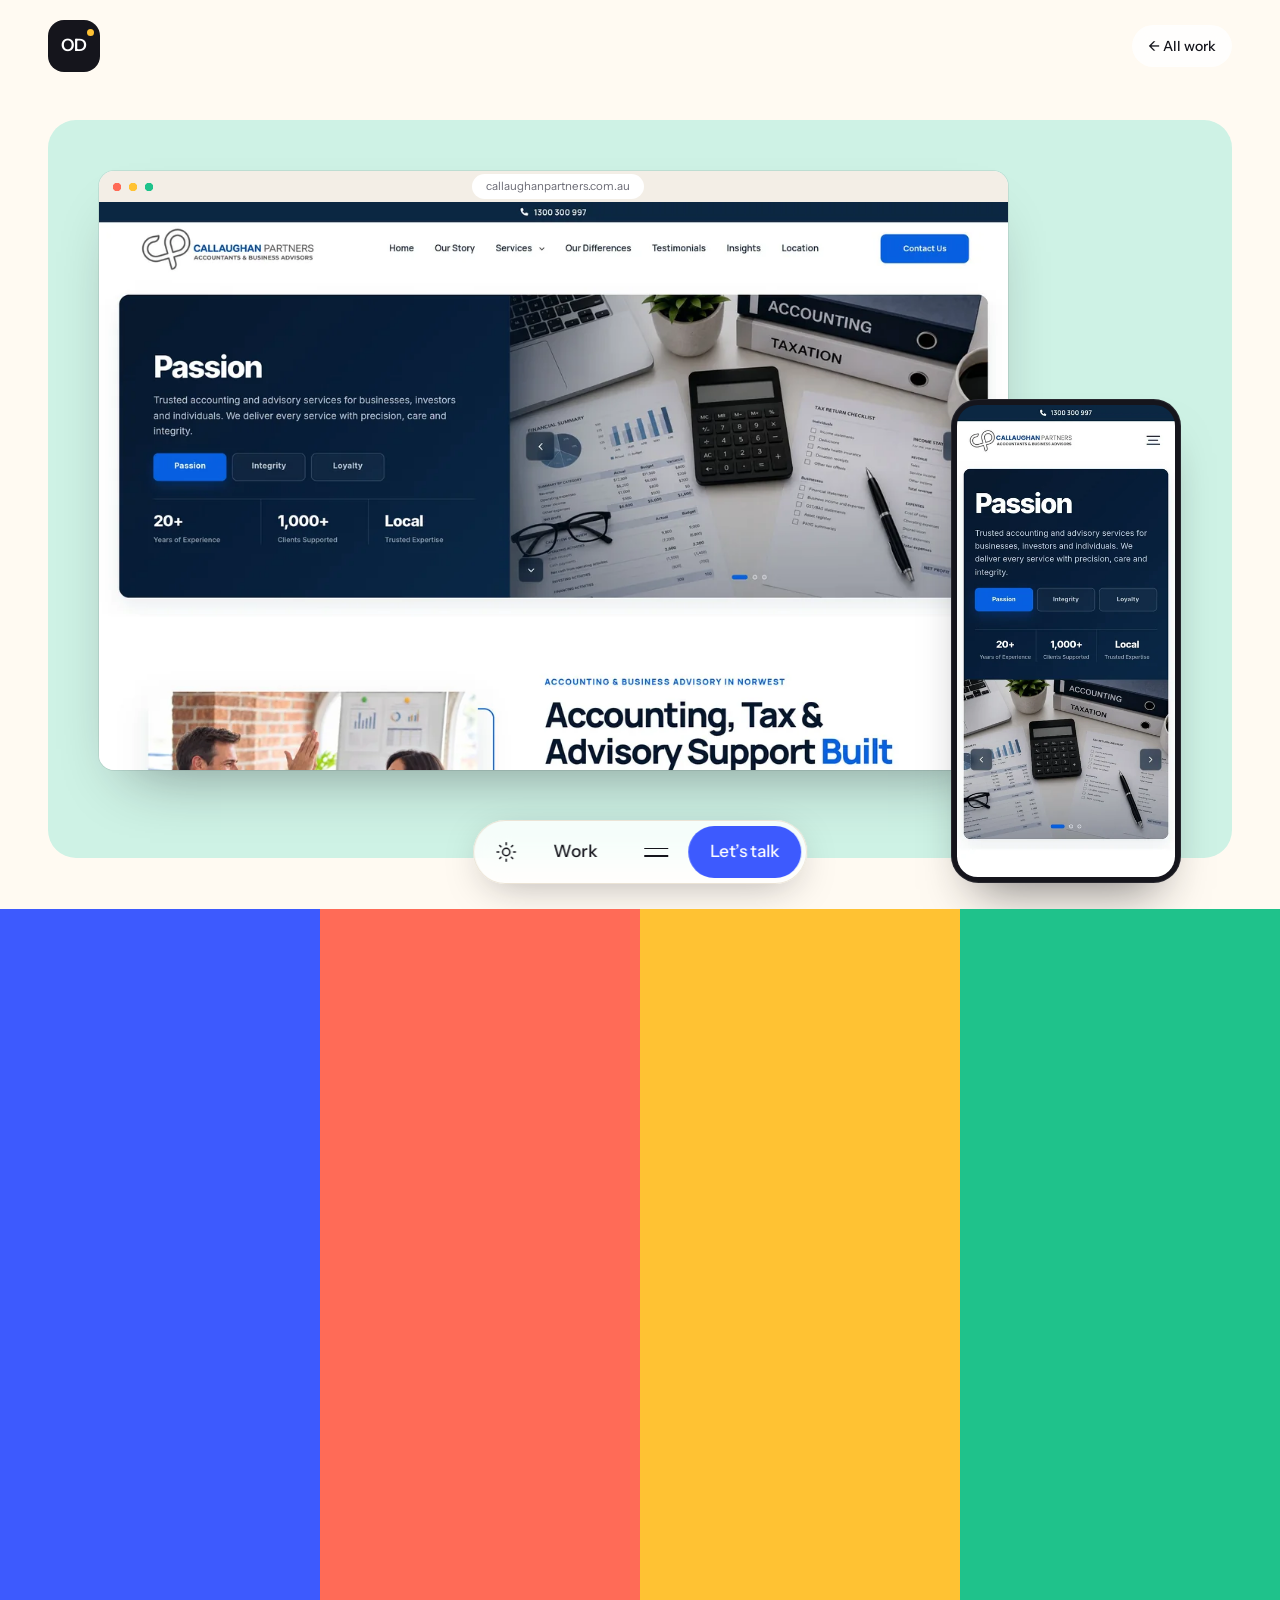
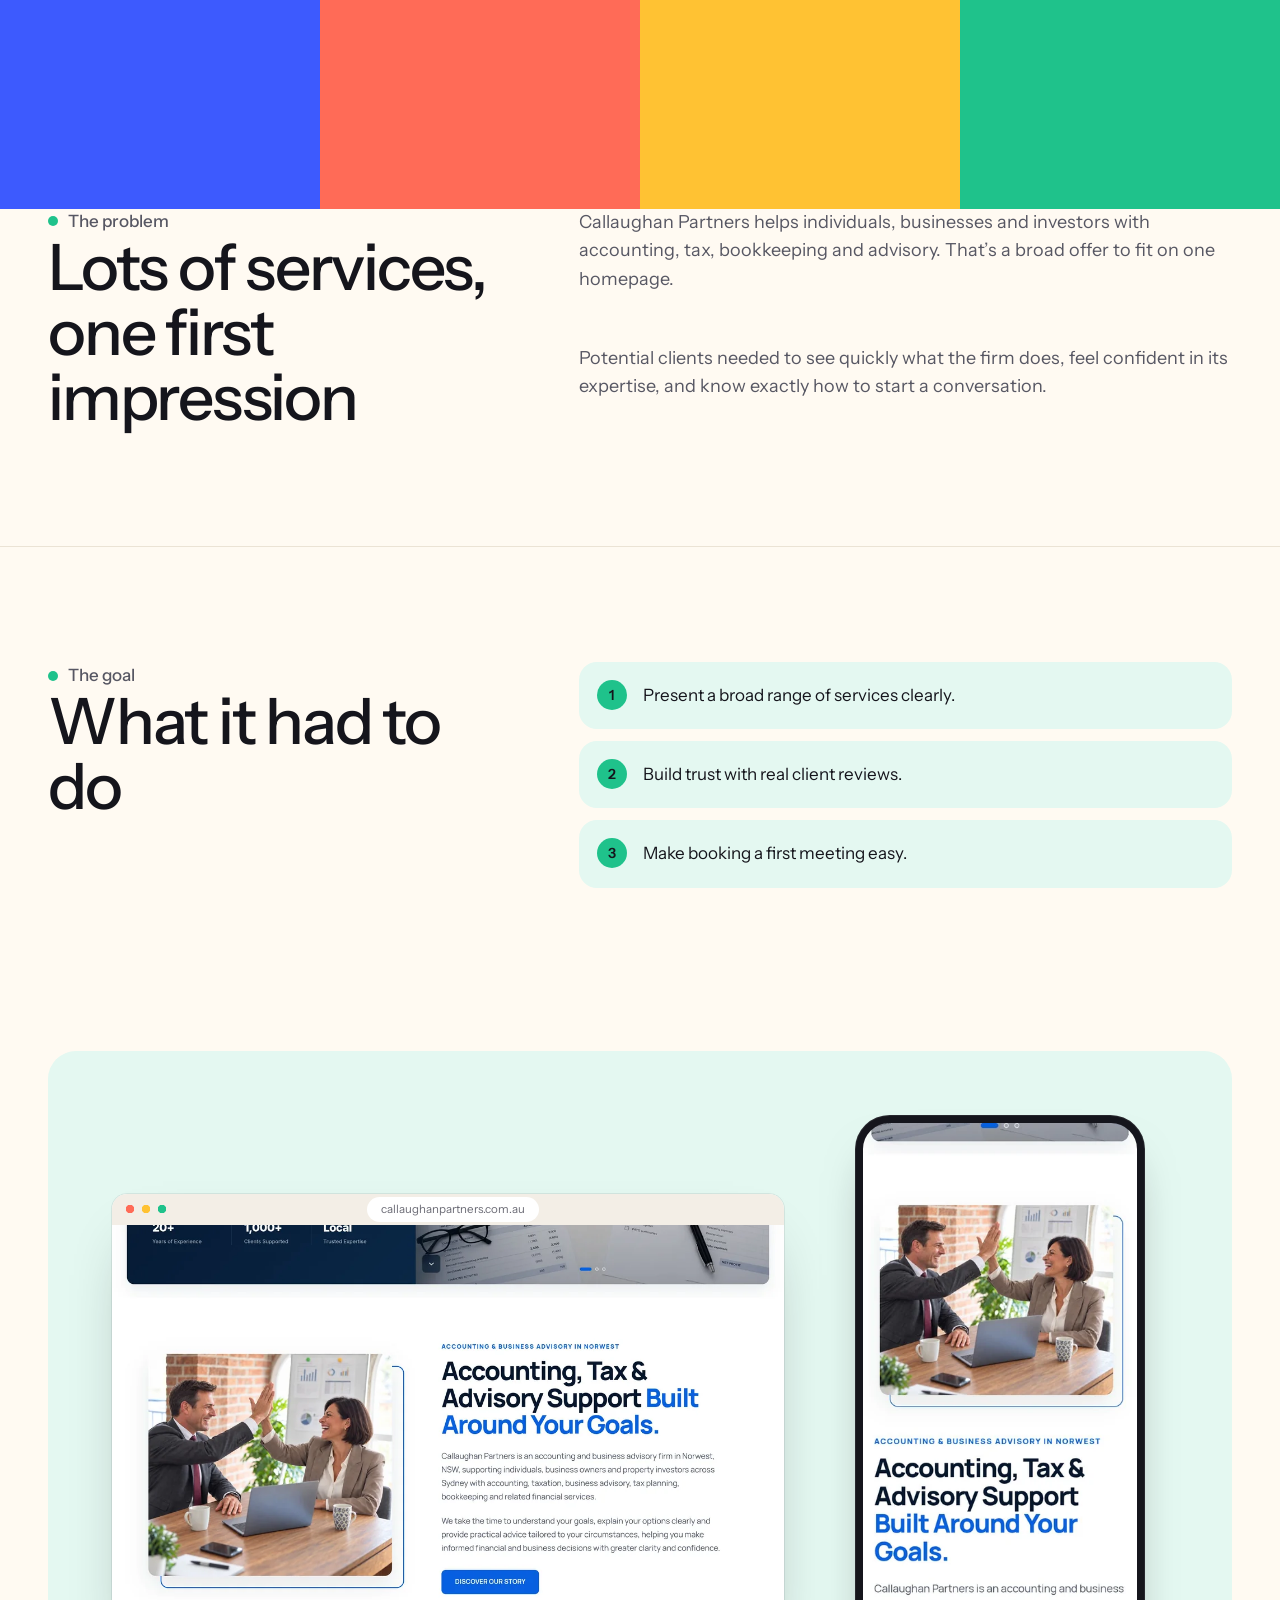
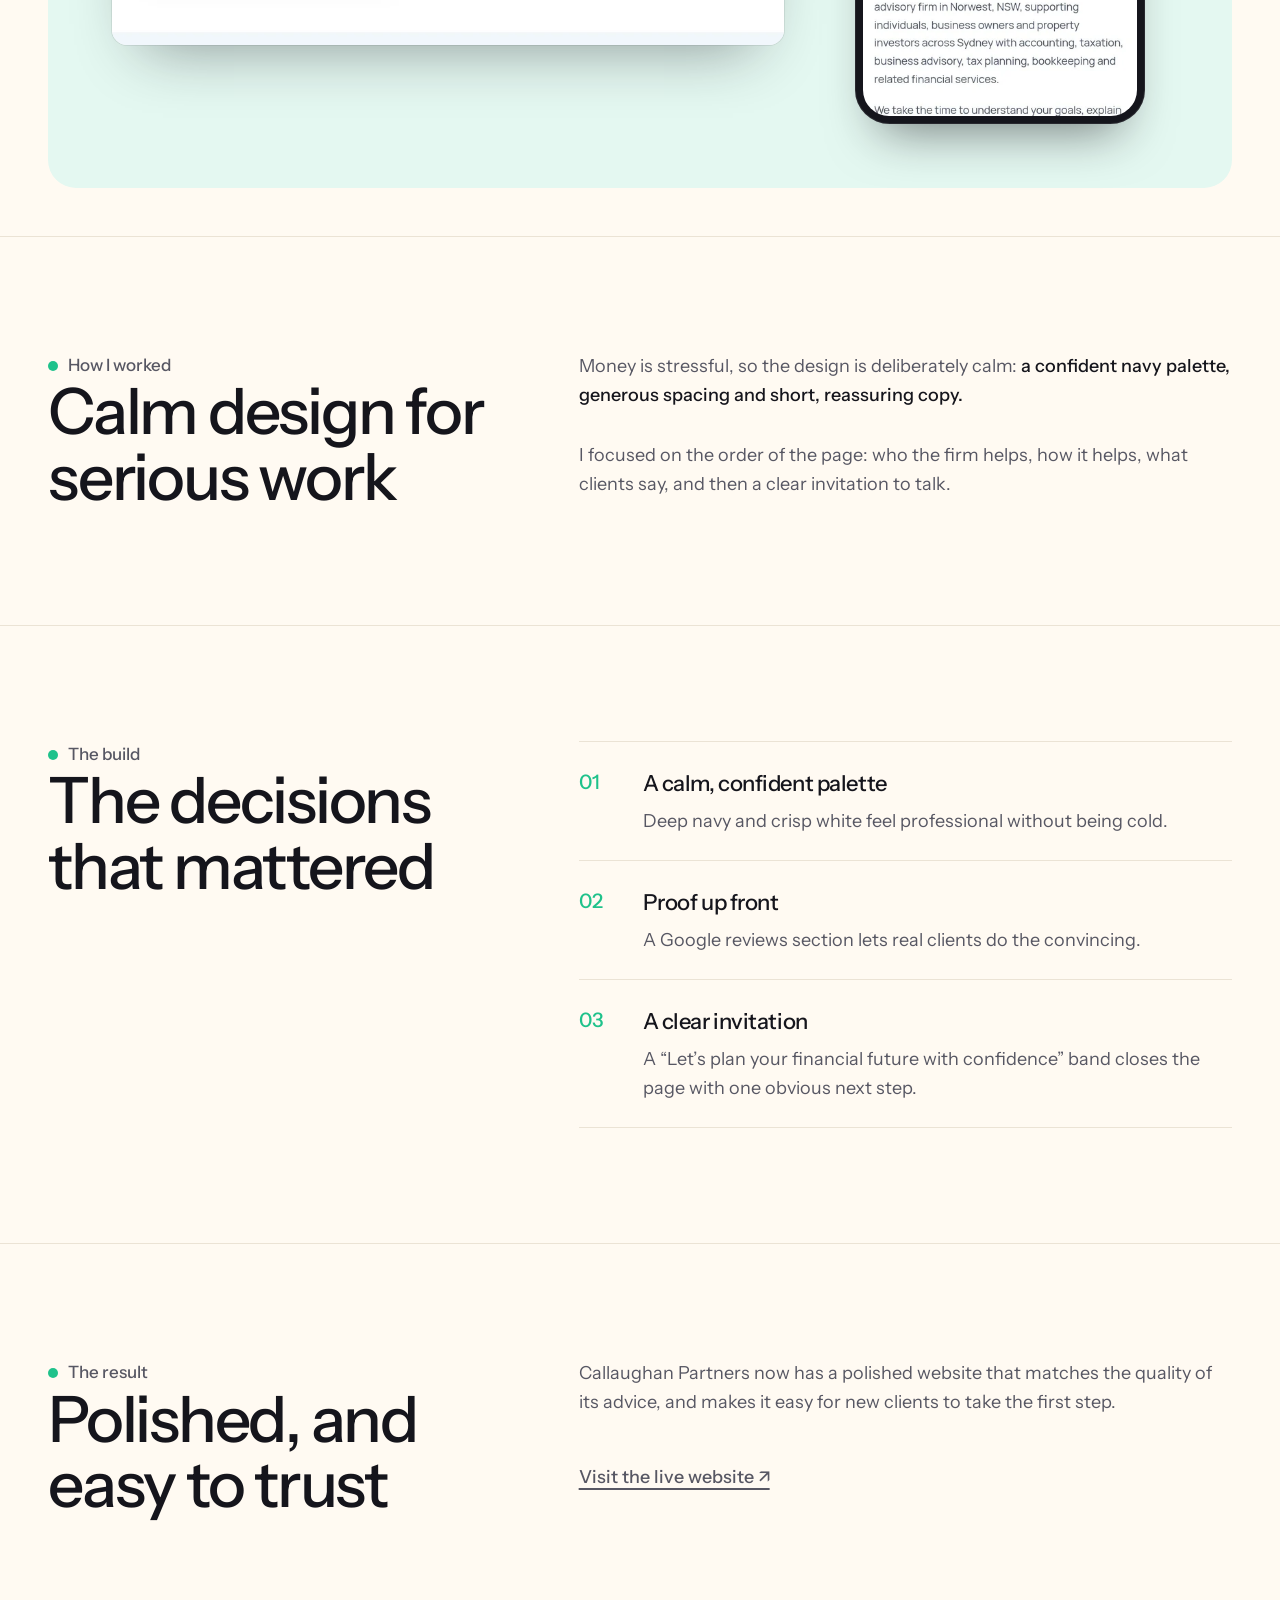
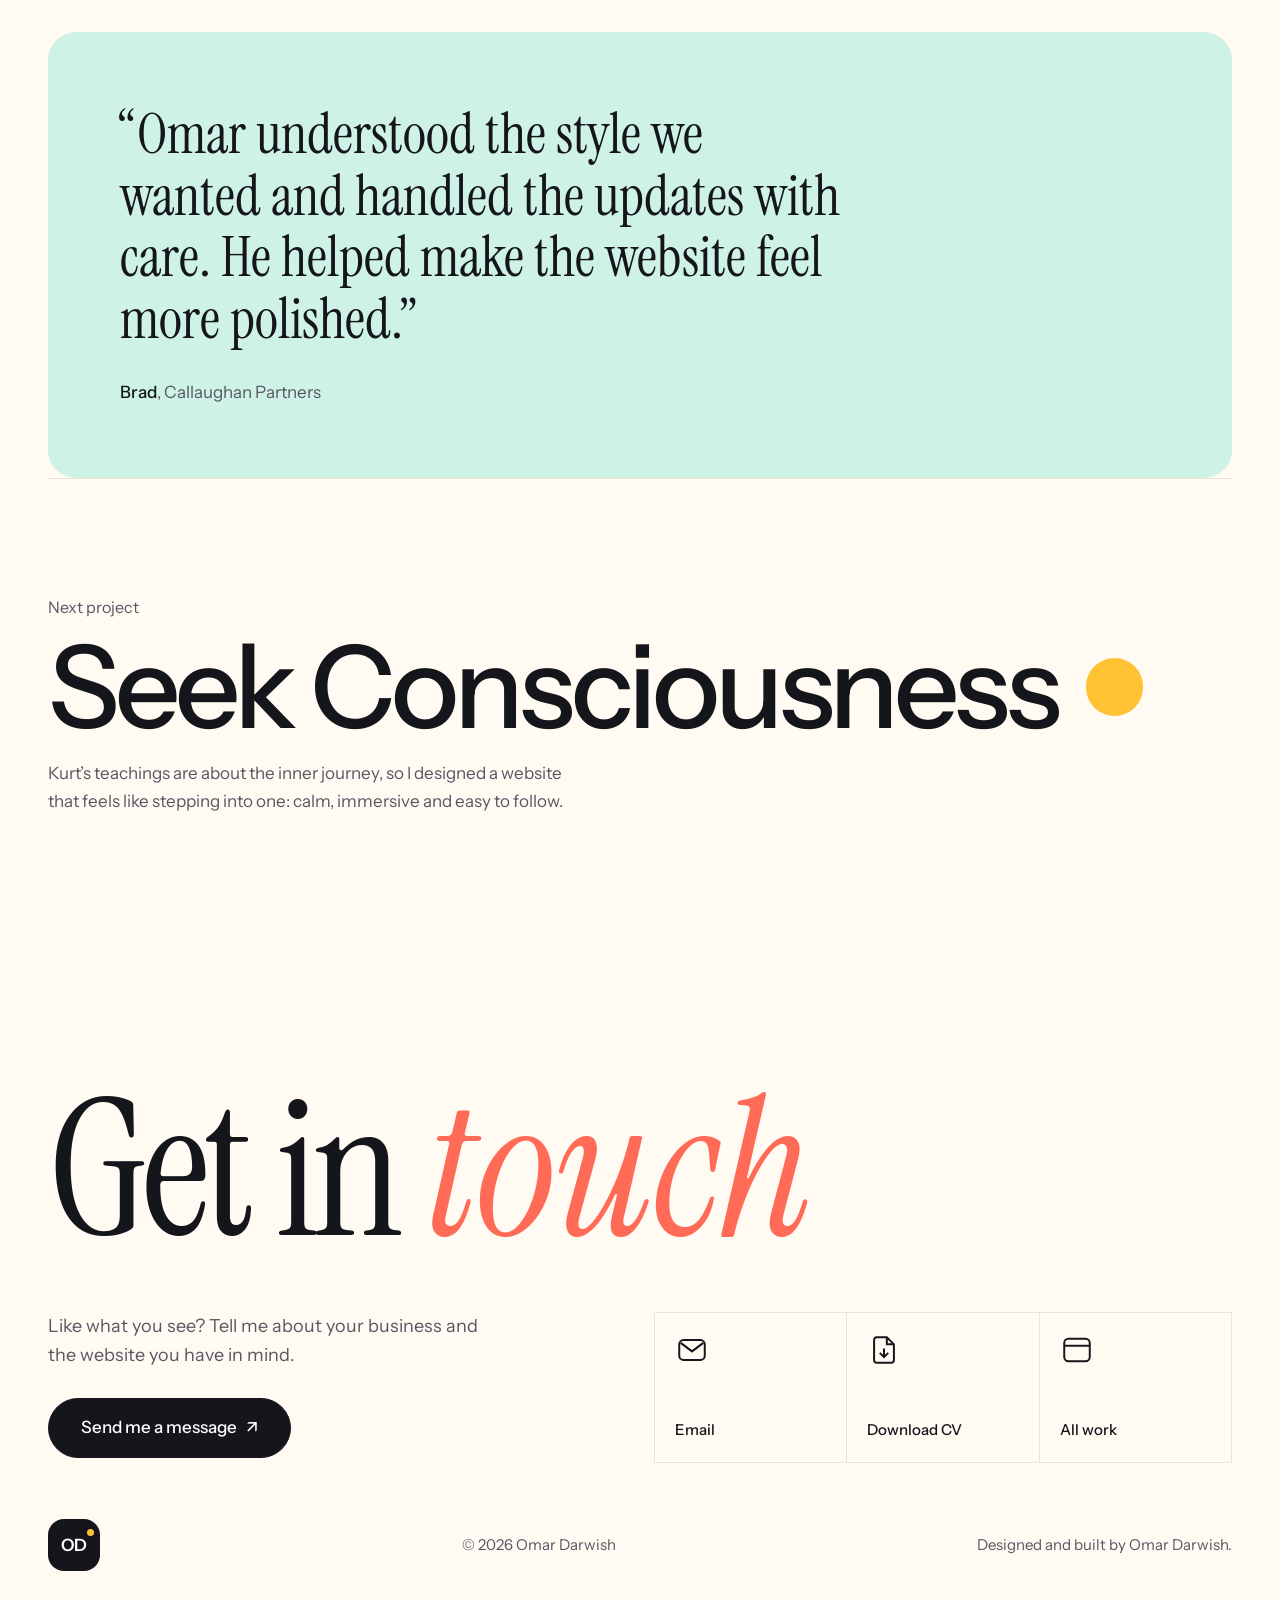
==== commit 93b82dbe: "Drop "colourful" wording from hero intro and footer Hero intro now focuses on the client outcome (mo" ====
--- a/work/callaughan-partners.html
+++ b/work/callaughan-partners.html
@@ -186,7 +186,7 @@
       <div class="footer__base">
         <a class="logo" href="../index.html" aria-label="Omar Darwish, home"><span>OD</span></a>
         <span>© <span data-year>2026</span> Omar Darwish</span>
-        <span>Designed and built by hand, with plenty of colour.</span>
+        <span>Designed and built by Omar Darwish.</span>
       </div>
     </div>
   </footer>
--- a/css/style.css
+++ b/css/style.css
@@ -1225,41 +1225,202 @@
 }
 
 /* ==========================================================================
-   Clients grid
+   Clients — stamps in my passport
    ========================================================================== */
-.clients__grid {
+.clients__head { display: grid; gap: 24px; margin-bottom: clamp(48px, 7vw, 88px); }
+@media (min-width: 900px) {
+  .clients__head { grid-template-columns: 1.3fr 1fr; align-items: end; }
+}
+
+.stamps {
+  display: flex;
+  flex-wrap: wrap;
+  justify-content: center;
+  gap: clamp(22px, 3.4vw, 44px) clamp(14px, 2.6vw, 36px);
+}
+
+.stamp {
+  --r: 0deg;
+  --y: 0px;
+  --paper: #fffdf8;
+  --hole: 4.5px;
+  position: relative;
+  display: block;
+  flex: 0 0 calc(50% - 8px);
+  min-width: 0;
+  padding: 9px;
+  color: #15151c;
+  text-decoration: none;
+  /* Perforated edge: transparent half-circles bitten out of the paper border */
+  background: radial-gradient(circle, transparent var(--hole), var(--paper) calc(var(--hole) + .5px)) -9px -9px / 18px 18px round;
+  filter: drop-shadow(0 12px 18px rgba(21, 21, 28, .16));
+  transform: rotate(var(--r)) translateY(var(--y));
+  transition: transform .6s var(--ease), filter .6s var(--ease);
+}
+.stamp:nth-child(1) { --r: -4deg; }
+.stamp:nth-child(2) { --r: 3deg; }
+.stamp:nth-child(3) { --r: -2deg; }
+.stamp:nth-child(4) { --r: 4deg; }
+.stamp:nth-child(5) { --r: 2.5deg; }
+.stamp:nth-child(6) { --r: -3deg; }
+.stamp:nth-child(7) { --r: 3deg; }
+.stamp:nth-child(8) { --r: -2.5deg; }
+.stamp:nth-child(9) { --r: 1.5deg; }
+
+/* Entrance: stamps get slapped down onto the page */
+.js .stamp[data-reveal] {
+  opacity: 0;
+  transform: rotate(calc(var(--r) * 4)) translateY(50px) scale(.88);
+  transition: opacity .7s var(--ease), transform .9s var(--ease), filter .6s var(--ease);
+  transition-delay: var(--d, 0s);
+}
+.js .stamp[data-reveal].is-in { opacity: 1; transform: rotate(var(--r)) translateY(var(--y)); }
+@media (hover: hover) {
+  .stamp[data-reveal].is-in:hover,
+  .stamp:hover {
+    transform: rotate(0deg) translateY(calc(var(--y) - 10px)) scale(1.04);
+    filter: drop-shadow(0 22px 28px rgba(21, 21, 28, .24));
+    transition-delay: 0s;
+    z-index: 2;
+  }
+}
+
+.stamp__inner {
+  position: relative;
+  display: flex;
+  flex-direction: column;
+  min-height: clamp(200px, 22vw, 260px);
+  padding: clamp(12px, 1.6vw, 18px);
+  background: var(--c);
+  box-shadow: inset 0 0 0 1.5px rgba(21, 21, 28, .14);
+  overflow: hidden;
+}
+/* Fine engraved lines, like real stamp printing */
+.stamp__inner::before {
+  content: "";
+  position: absolute;
+  inset: 0;
+  background: repeating-linear-gradient(135deg, rgba(255, 255, 255, .12) 0 1px, transparent 1px 7px);
+  pointer-events: none;
+}
+.stamp.c-blue .stamp__inner { color: #fff; }
+.stamp__top {
+  position: relative;
   display: grid;
-  grid-template-columns: repeat(2, minmax(0, 1fr));
-  margin-top: clamp(40px, 6vw, 72px);
-  border-top: 1px solid var(--stroke);
-  border-left: 1px solid var(--stroke);
-}
-.client {
-  position: relative;
+  justify-items: start;
+  gap: 4px;
+  font-size: .75rem;
+  font-weight: 600;
+  letter-spacing: .08em;
+  text-transform: uppercase;
+}
+.stamp__top b { font-size: clamp(1.25rem, 2.2vw, 1.75rem); letter-spacing: -.02em; line-height: 1; }
+.stamp__glyph {
+  position: relative;
+  width: clamp(34px, 4.4vw, 52px);
+  height: clamp(34px, 4.4vw, 52px);
+  margin: auto 0 14px;
+  background: currentColor;
+  opacity: .9;
+  transition: transform .9s var(--ease);
+}
+.stamp:hover .stamp__glyph { transform: rotate(180deg) scale(1.1); }
+.stamp__name {
+  position: relative;
+  font-size: clamp(1rem, 1.9vw, 1.5rem);
+  overflow-wrap: anywhere;
+  hyphens: auto;
+  font-weight: 500;
+  line-height: 1.1;
+  letter-spacing: -.02em;
+}
+.stamp__meta { position: relative; margin-top: 4px; font-size: .875rem; opacity: .8; }
+.stamp__open {
+  position: relative;
+  align-self: flex-start;
+  margin-top: 10px;
+  padding: 4px 9px;
+  border-radius: 999px;
+  background: #15151c;
+  color: #fff;
+  font-size: .6875rem;
+  font-weight: 600;
+  white-space: nowrap;
+}
+
+/* Ink postmark, stamped on after each stamp lands */
+.stamp__mark {
+  position: absolute;
+  top: -14px;
+  right: -12px;
+  z-index: 1;
+  display: grid;
+  place-content: center;
+  width: clamp(66px, 7vw, 90px);
+  aspect-ratio: 1;
+  border: 2px solid currentColor;
+  border-radius: 50%;
+  box-shadow: inset 0 0 0 3px transparent, inset 0 0 0 4.5px currentColor;
+  color: rgba(21, 21, 28, .72);
+  text-align: center;
+  line-height: 1.05;
+  opacity: 0;
+  transform: rotate(-16deg) scale(1.8);
+  transition: opacity .25s ease, transform .35s cubic-bezier(.3, 1.6, .5, 1);
+  transition-delay: calc(var(--d, 0s) + .7s);
+  pointer-events: none;
+}
+.stamp__mark::before {
+  content: "";
+  position: absolute;
+  right: 88%;
+  top: 50%;
+  width: clamp(30px, 5vw, 70px);
+  height: 22px;
+  background: repeating-linear-gradient(to bottom, currentColor 0 2px, transparent 2px 7px);
+  transform: translateY(-50%);
+}
+.stamp__mark b { font-size: clamp(.5rem, .7vw, .625rem); font-weight: 700; letter-spacing: .08em; text-transform: uppercase; padding: 0 6px; }
+.stamp__mark small { margin-top: 3px; font-size: .5rem; font-weight: 600; letter-spacing: .14em; text-transform: uppercase; }
+.stamp.is-in .stamp__mark,
+html:not(.js) .stamp__mark { opacity: 1; transform: rotate(-16deg) scale(1); }
+
+/* The empty slot for the next client */
+.stamp--slot {
+  background: none;
+  filter: none;
+}
+.stamp--slot .stamp__inner {
+  background: transparent;
+  color: var(--ink);
+  border: 2px dashed color-mix(in srgb, var(--ink) 35%, transparent);
+  box-shadow: none;
+  transition: background-color .4s var(--ease), border-color .4s var(--ease), color .4s;
+}
+.stamp--slot .stamp__inner::before { display: none; }
+.stamp__plus {
   display: grid;
   place-items: center;
-  min-height: clamp(120px, 14vw, 180px);
-  padding: 16px;
-  border-right: 1px solid var(--stroke);
-  border-bottom: 1px solid var(--stroke);
-  text-align: center;
-  font-size: clamp(1rem, 1.8vw, 1.375rem);
-  font-weight: 500;
-  letter-spacing: -.01em;
-  line-height: 1.2;
-  transition: background-color .4s var(--ease), color .4s;
-}
-.client small { display: block; margin-top: 4px; color: var(--muted); font-size: .8125rem; font-weight: 400; letter-spacing: .02em; }
-.client:hover { background: color-mix(in srgb, var(--c) 18%, transparent); }
-.client--you {
+  width: clamp(40px, 4.6vw, 56px);
+  aspect-ratio: 1;
+  margin: auto 0 14px;
+  border-radius: 50%;
   background: var(--sun);
   color: #15151c;
-  text-decoration: none;
-}
-.client--you small { color: #15151c; opacity: .75; }
-.client--you:hover { background: var(--coral); }
-@media (max-width: 899px) { .client--you { grid-column: 1 / -1; } }
-@media (min-width: 900px) { .clients__grid { grid-template-columns: repeat(3, minmax(0, 1fr)); } }
+  font-size: 1.75rem;
+  line-height: 1;
+  transition: transform .6s var(--ease);
+}
+.stamp--slot:hover .stamp__inner { background: var(--sun); border-color: #15151c; color: #15151c; }
+.stamp--slot:hover .stamp__plus { background: #15151c; color: var(--sun); transform: rotate(90deg); }
+
+@media (min-width: 700px) {
+  .stamp { flex-basis: calc(33.333% - 24px); }
+}
+@media (min-width: 1100px) {
+  .stamp { flex-basis: calc(25% - 27px); }
+  .stamp:nth-child(even) { --y: 22px; }
+}
 
 /* ==========================================================================
    Footer / contact
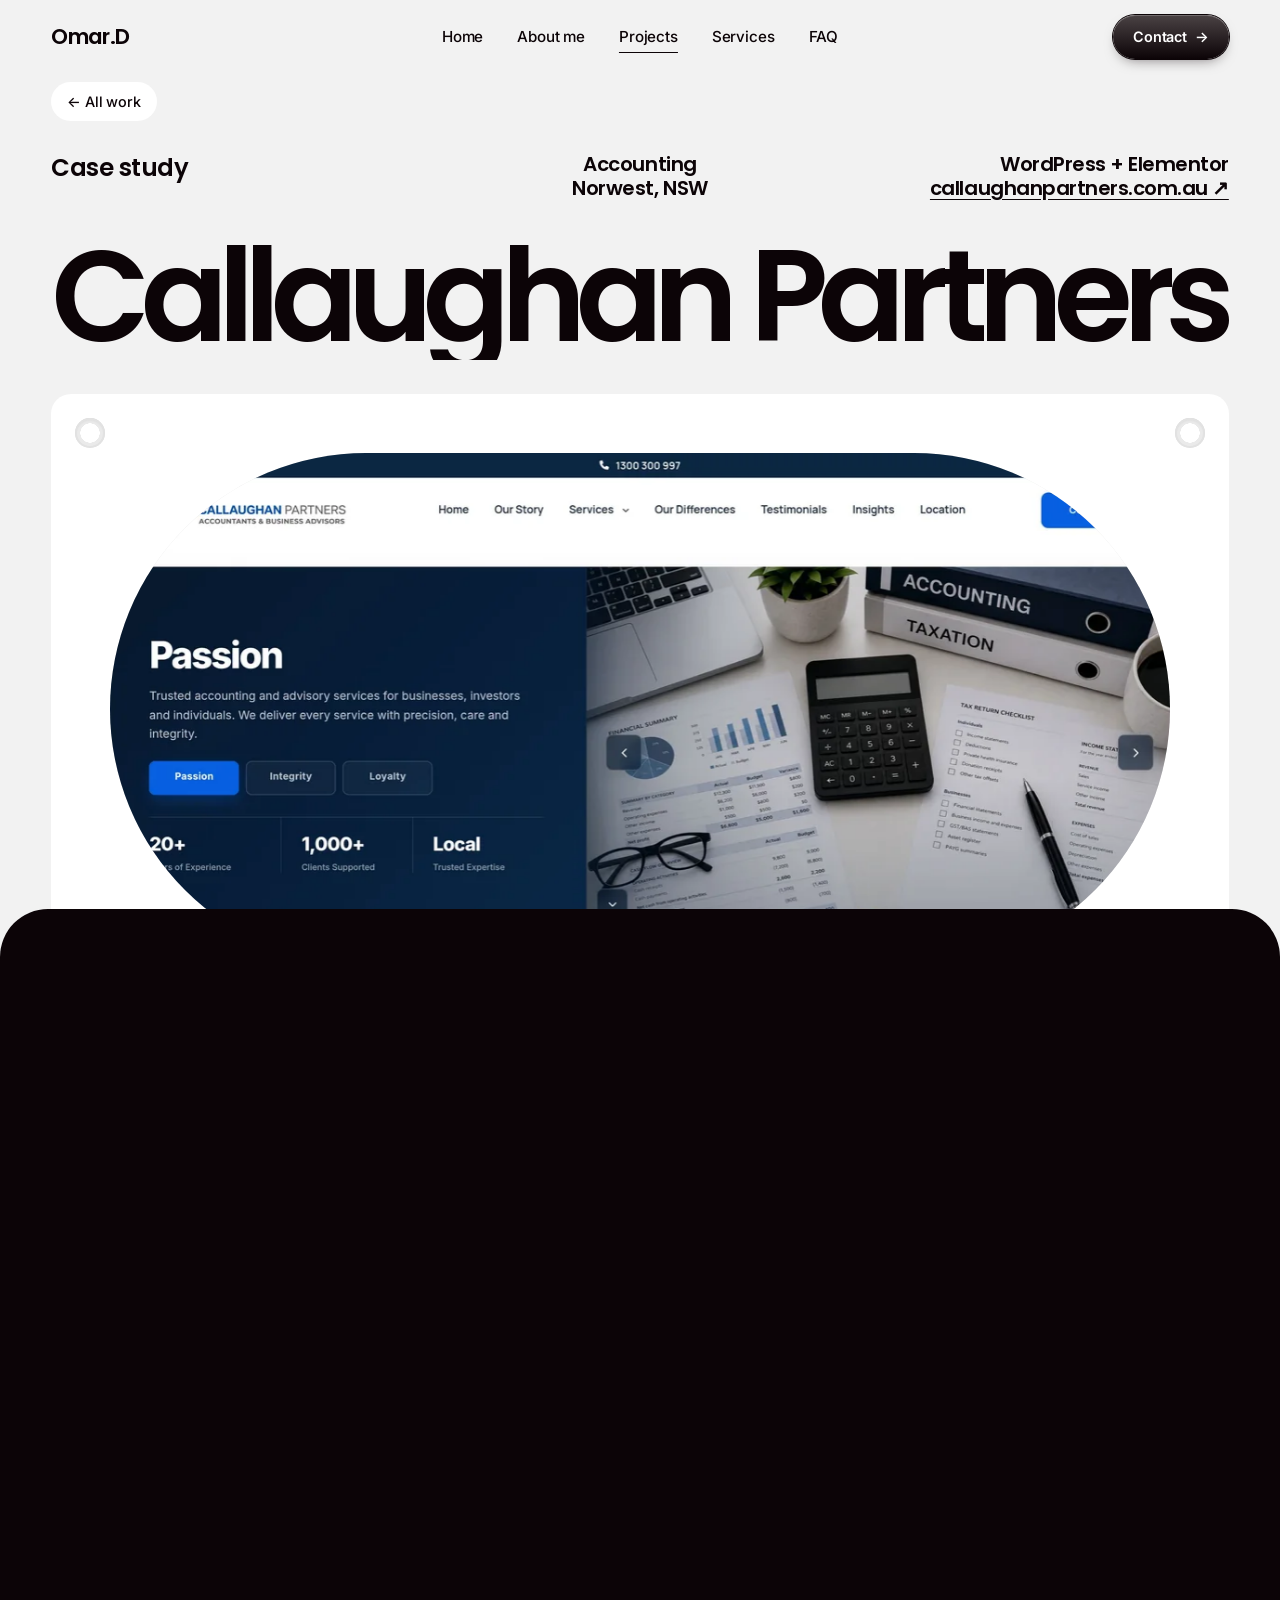
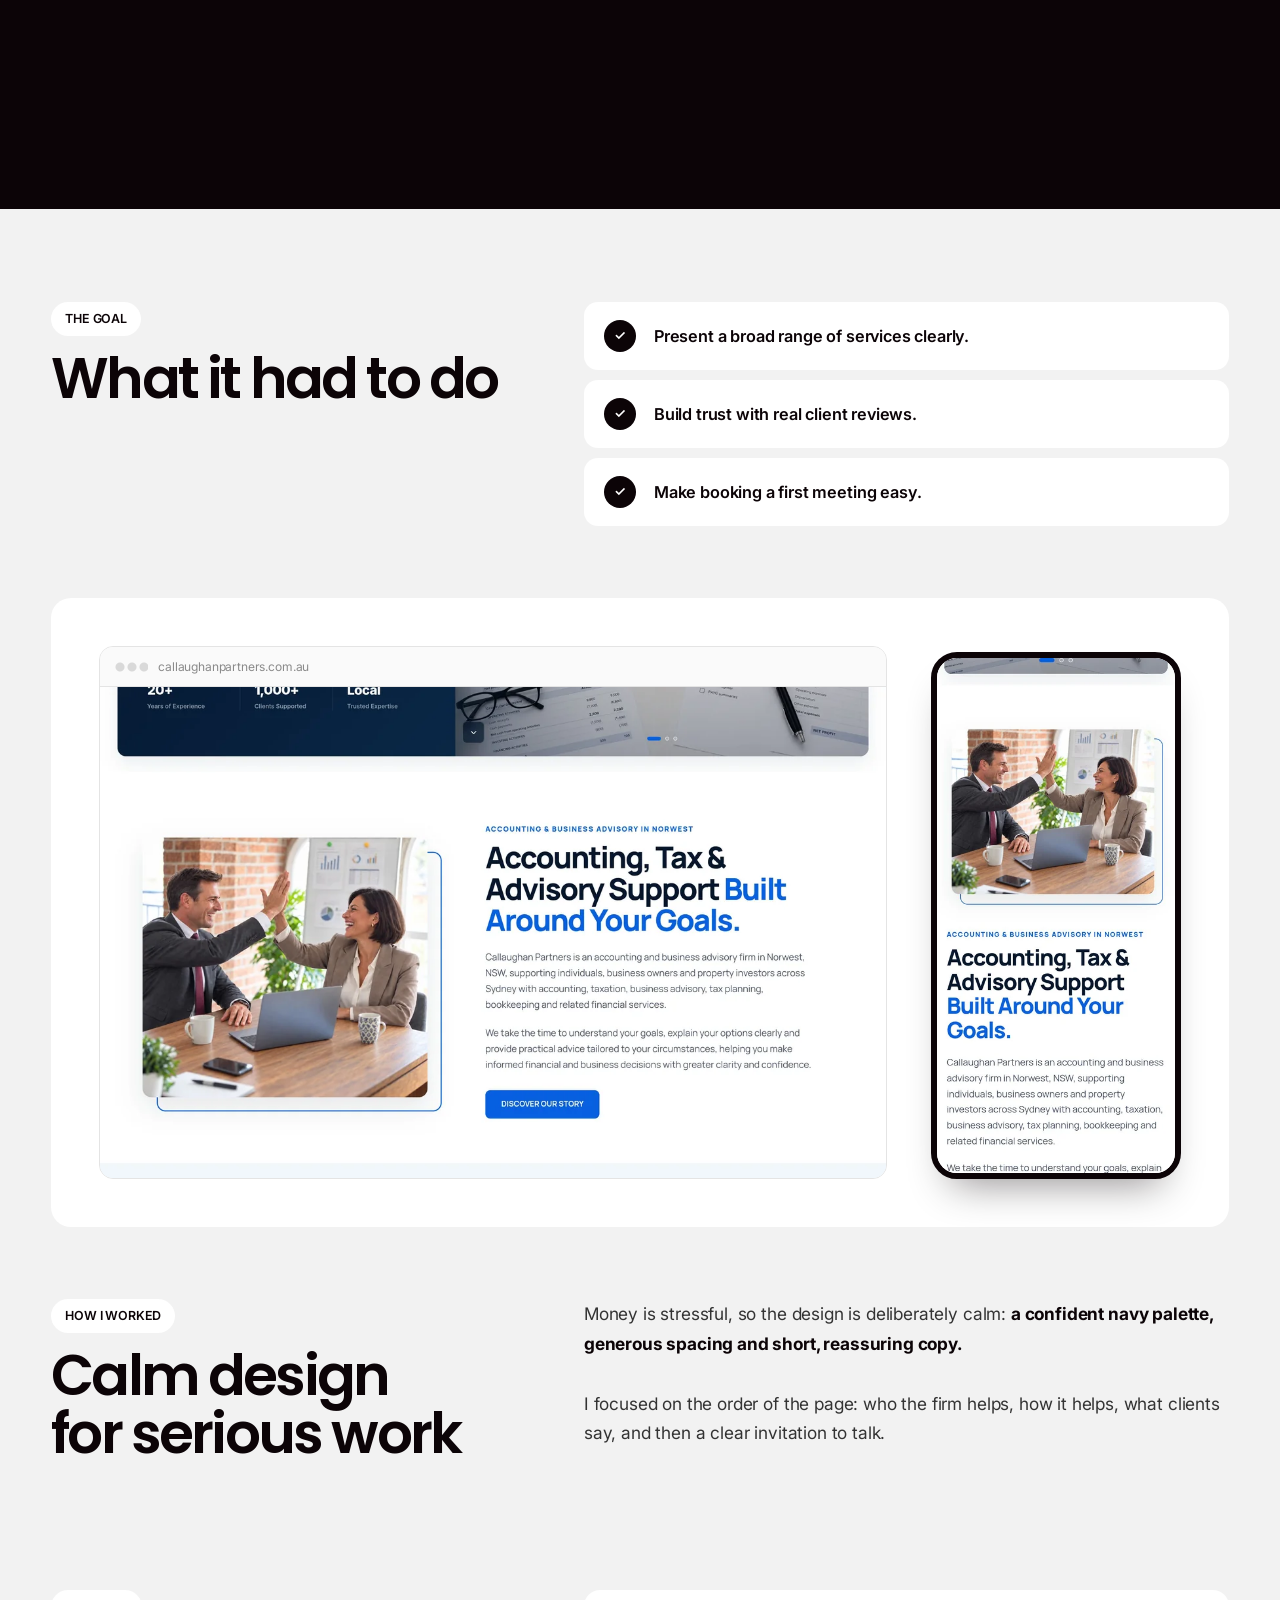
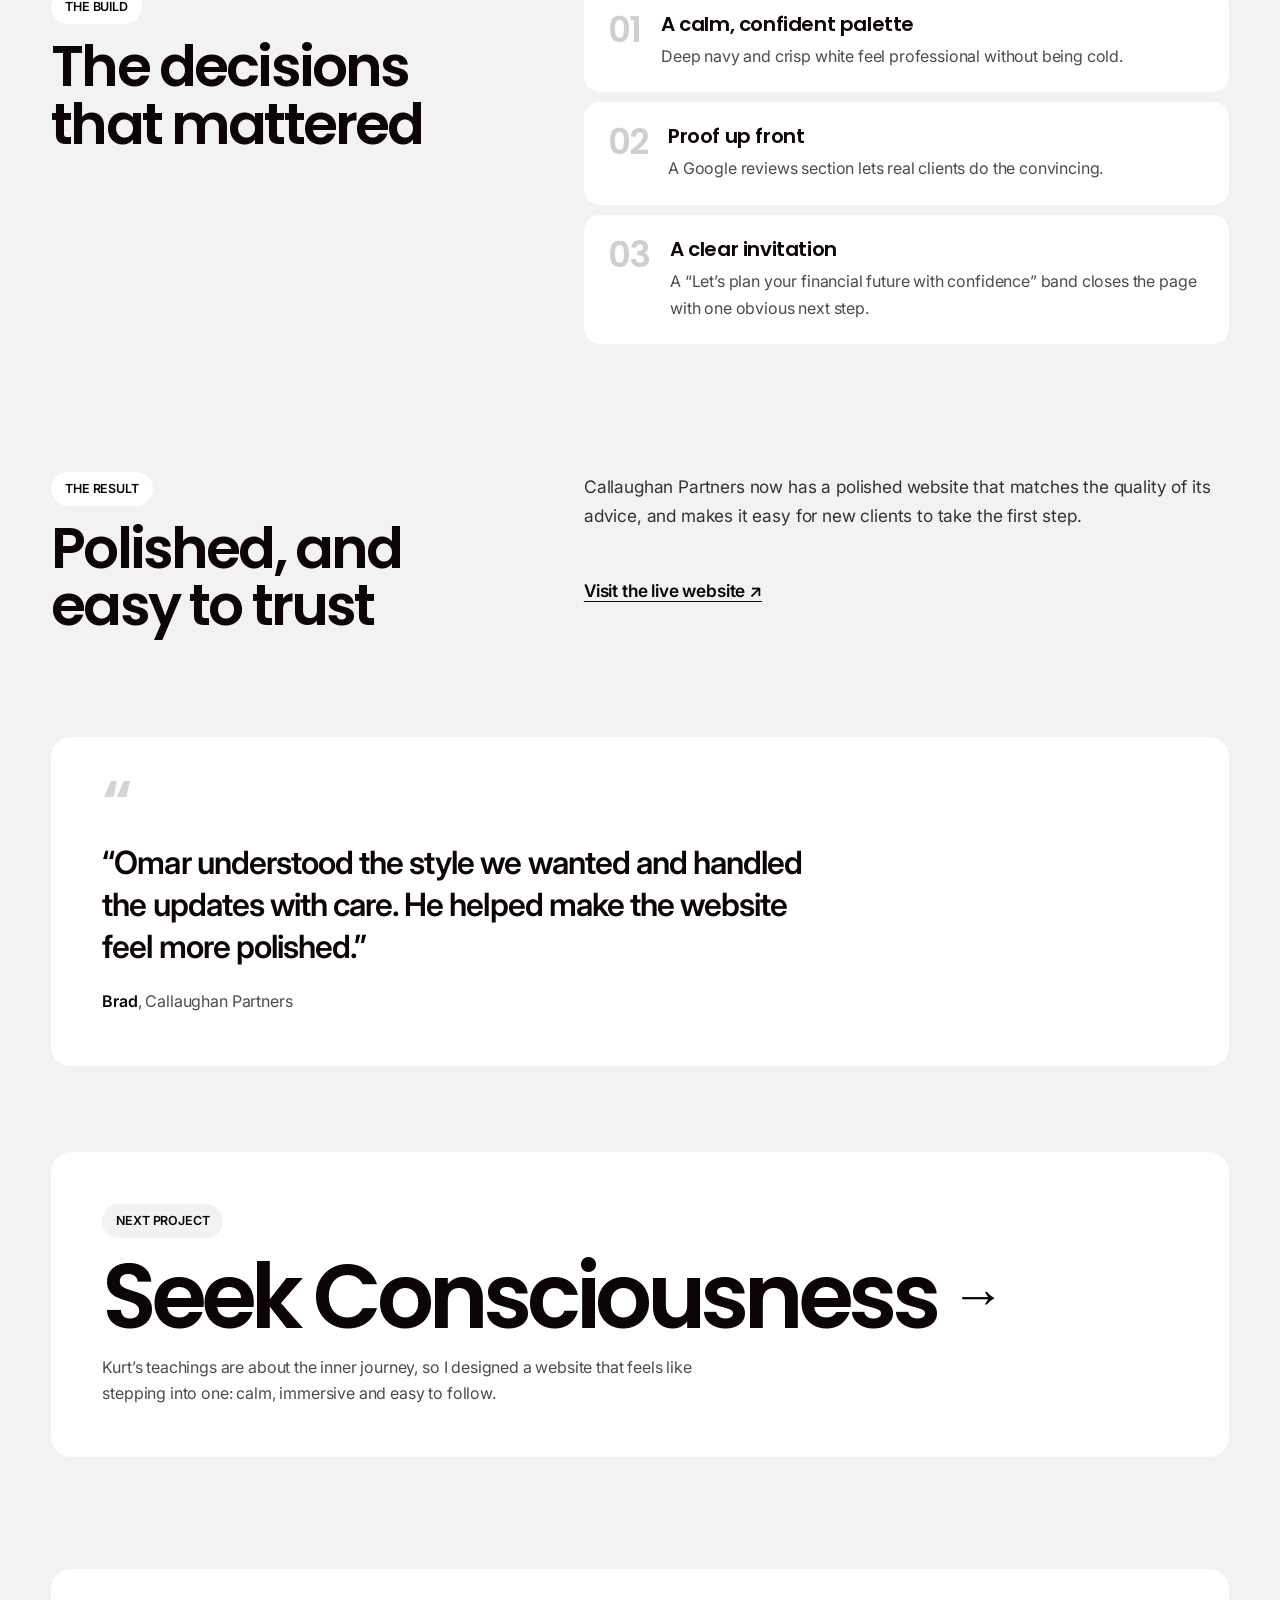
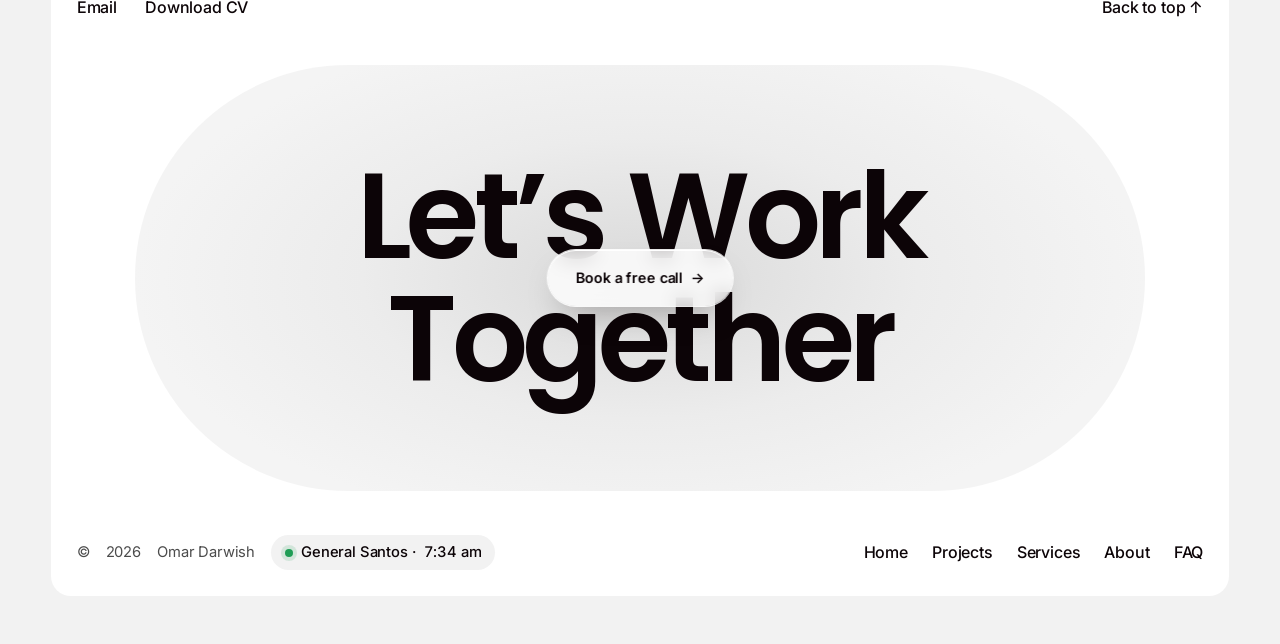
==== commit 0538661c: "Redesign portfolio with big-type layout, case study openings and page transitions - Replace style.cs" ====
--- a/work/callaughan-partners.html
+++ b/work/callaughan-partners.html
@@ -5,84 +5,74 @@
   <meta name="viewport" content="width=device-width, initial-scale=1, viewport-fit=cover">
   <title>Callaughan Partners · Case study · Omar Darwish</title>
   <meta name="description" content="Case study: a calm, professional website redesign for Callaughan Partners, an accounting and advisory firm in Norwest, NSW.">
-  <meta name="theme-color" content="#fffaf2">
+  <meta name="theme-color" content="#f2f2f2">
   <meta property="og:title" content="Callaughan Partners · Case study · Omar Darwish">
   <meta property="og:description" content="Case study: a calm, professional website redesign for Callaughan Partners, an accounting and advisory firm in Norwest, NSW.">
-  <meta property="og:image" content="../assets/work/callaughan-hero-1200.webp">
-  <link rel="icon" href="data:image/svg+xml,%3Csvg xmlns='http://www.w3.org/2000/svg' viewBox='0 0 64 64'%3E%3Crect width='64' height='64' rx='18' fill='%2315151c'/%3E%3Ccircle cx='50' cy='14' r='6' fill='%23ffc233'/%3E%3Ctext x='31' y='42' font-family='Arial' font-weight='700' font-size='24' fill='white' text-anchor='middle'%3EOD%3C/text%3E%3C/svg%3E">
+  <meta property="og:image" content="../assets/og-image.jpg">
+  <meta property="og:image:width" content="1200">
+  <meta property="og:image:height" content="630">
+  <meta name="twitter:card" content="summary_large_image">
+  <meta name="twitter:image" content="../assets/og-image.jpg">
+  <link rel="icon" href="data:image/svg+xml,%3Csvg xmlns='http://www.w3.org/2000/svg' viewBox='0 0 64 64'%3E%3Crect width='64' height='64' rx='32' fill='%230c0407'/%3E%3Ctext x='32' y='41' font-family='Arial' font-weight='700' font-size='24' fill='white' text-anchor='middle'%3EOD%3C/text%3E%3C/svg%3E">
   <link rel="preconnect" href="https://fonts.googleapis.com">
   <link rel="preconnect" href="https://fonts.gstatic.com" crossorigin>
-  <link href="https://fonts.googleapis.com/css2?family=Instrument+Sans:wght@400;500;600&family=Instrument+Serif:ital@0;1&display=swap" rel="stylesheet">
-  <link rel="stylesheet" href="../css/style.css">
-  <script>
-    (function (d) {
-      d.classList.add('js');
-      try {
-        var t = localStorage.getItem('theme');
-        if (t === 'dark' || (!t && matchMedia('(prefers-color-scheme: dark)').matches)) d.dataset.theme = 'dark';
-        if (sessionStorage.getItem('pt') === '1') { d.classList.add('pt-arrive'); sessionStorage.removeItem('pt'); }
-      } catch (e) {}
-    })(document.documentElement);
-  </script>
-  <script src="../js/main.js" defer></script>
+  <link href="https://fonts.googleapis.com/css2?family=Inter:wght@400;500;600&family=Poppins:wght@500;600&display=swap" rel="stylesheet">
+  <link rel="stylesheet" href="../css/site.css">
+  <link rel="stylesheet" href="../css/case.css">
+  <script>(function(d){d.classList.add('js');try{if(sessionStorage.getItem('pt-title')&&!matchMedia('(prefers-reduced-motion: reduce)').matches)d.classList.add('pt-arrive');}catch(e){}})(document.documentElement);</script>
+  <script src="../js/site.js" defer></script>
 </head>
 <body>
-  <a class="skip-link" href="#main">Skip to content</a>
+  <a class="skip" href="#main">Skip to content</a>
 
-  <div class="pt" aria-hidden="true"><span></span><span></span><span></span><span></span></div>
-  <div class="cursor" aria-hidden="true"><span></span></div>
-
-  <header class="topbar">
-    <a class="logo" href="../index.html" aria-label="Omar Darwish, home"><span>OD</span></a>
-    <a class="status" href="../index.html#work" style="text-decoration:none">← All work</a>
+  <header class="nav">
+    <div class="container nav__inner">
+      <a class="nav__logo" href="../index.html" aria-label="Omar Darwish, home">Omar.D</a>
+      <nav class="nav__links" aria-label="Main">
+        <a href="../index.html">Home</a>
+        <a href="../index.html#about">About me</a>
+        <a href="../index.html#projects" aria-current="page">Projects</a>
+        <a href="../index.html#services">Services</a>
+        <a href="../index.html#faq">FAQ</a>
+      </nav>
+      <a class="btn btn--dark nav__cta" href="../index.html#contact">Contact <span class="btn__arrow" aria-hidden="true">→</span></a>
+      <button class="nav__menu" type="button" aria-controls="menu" aria-expanded="false" data-menu-toggle><span class="sr">Menu</span><i></i><i></i></button>
+    </div>
   </header>
 
-  <nav class="navpill" aria-label="Main">
-    <button class="navpill__btn" type="button" data-theme-toggle aria-label="Switch to dark theme">
-      <svg class="theme-icon--sun" viewBox="0 0 24 24" fill="none" stroke="currentColor" stroke-width="1.6" stroke-linecap="round" aria-hidden="true"><circle cx="12" cy="12" r="4"/><path d="M12 2v2M12 20v2M4.9 4.9l1.4 1.4M17.7 17.7l1.4 1.4M2 12h2M20 12h2M4.9 19.1l1.4-1.4M17.7 6.3l1.4-1.4"/></svg>
-      <svg class="theme-icon--moon" viewBox="0 0 24 24" fill="currentColor" aria-hidden="true"><path d="M20.5 14.6A8.5 8.5 0 0 1 9.4 3.5a8.5 8.5 0 1 0 11.1 11.1Z"/></svg>
-    </button>
-    <button class="navpill__btn" type="button" data-menu-toggle aria-controls="menu" aria-expanded="false" aria-label="Open menu">
-      <span class="navpill__label" data-nav-label aria-hidden="true">Work</span>
-      <span class="navpill__lines" aria-hidden="true"><i></i><i></i></span>
-    </button>
-    <a class="navpill__cta" href="../index.html#contact">Let’s talk</a>
-  </nav>
-
-  <div class="menu" id="menu" aria-hidden="true" inert>
-    <nav class="menu__list" aria-label="Site">
-      <a href="../index.html" class="c-blue" style="--i:0"><span>Home</span><i class="glyph glyph--burst" aria-hidden="true"></i></a>
-      <a href="../index.html#work" class="c-coral" style="--i:1" aria-current="page"><span>Work</span><i class="glyph glyph--diamond" aria-hidden="true"></i></a>
-      <a href="../index.html#services" class="c-sun" style="--i:2"><span>Services</span><i class="glyph glyph--circle" aria-hidden="true"></i></a>
-      <a href="../index.html#about" class="c-mint" style="--i:3"><span>About</span><i class="glyph glyph--spark" aria-hidden="true"></i></a>
-      <a href="../index.html#kind-words" class="c-blue" style="--i:4"><span>Kind words</span><i class="glyph glyph--flower" aria-hidden="true"></i></a>
-      <a href="../index.html#contact" class="c-coral" style="--i:5"><span>Let’s <em>talk</em> ↗</span><i class="glyph glyph--burst" aria-hidden="true"></i></a>
+  <div class="menu" id="menu" hidden>
+    <nav aria-label="Mobile">
+      <a href="../index.html">Home</a>
+      <a href="../index.html#about">About me</a>
+      <a href="../index.html#projects">Projects</a>
+      <a href="../index.html#services">Services</a>
+      <a href="../index.html#contact">Contact</a>
     </nav>
-    <div class="menu__foot">
-      <a class="link" href="mailto:omarnacilla@gmail.com">omarnacilla@gmail.com</a>
-      <a class="link" href="../CURRICULUM-VITAE-AL%20HOSNI.pdf" download>Download CV</a>
-    </div>
   </div>
 
-  <main id="main" class="c-mint">
-    <div class="showcase" data-nav="Work">
+  <main id="main" class="case case--pink">
+    <div class="container case-back"><a href="../index.html#projects">← All work</a></div>
+<section class="hero case-hero" aria-labelledby="case-title">
       <div class="container">
-        <div class="showcase__stage">
-          <figure class="browser">
-            <span class="browser__bar" aria-hidden="true"><i></i><span>callaughanpartners.com.au</span></span>
-            <img src="../assets/work/callaughan-hero-1200.webp" srcset="../assets/work/callaughan-hero-1200.webp 1200w, ../assets/work/callaughan-hero-2400.webp 2400w" sizes="(min-width: 1400px) 1150px, 86vw" width="2400" height="1500" alt="Callaughan Partners homepage" fetchpriority="high">
-          </figure>
-          <figure class="phone phone--float">
-            <img src="../assets/work/callaughan-mobile-400.webp" srcset="../assets/work/callaughan-mobile-400.webp 400w, ../assets/work/callaughan-mobile-780.webp 780w" sizes="(min-width: 900px) 220px, 24vw" width="780" height="1688" alt="Callaughan Partners on a phone">
-          </figure>
+        <div class="hero__top" data-rise>
+          <p>Case study</p>
+          <p class="hero__center">Accounting<br>Norwest, NSW</p>
+          <p class="hero__right">WordPress + Elementor<br><a href="https://www.callaughanpartners.com.au/" target="_blank" rel="noopener">callaughanpartners.com.au&nbsp;↗</a></p>
+        </div>
+        <h1 class="hero__title" id="case-title" data-fit="wrap"><span>Callaughan Partners</span></h1>
+        <div class="hero__card" data-rise>
+          <span class="screw screw--tl" aria-hidden="true"></span>
+          <span class="screw screw--tr" aria-hidden="true"></span>
+          <span class="screw screw--bl" aria-hidden="true"></span>
+          <span class="screw screw--br" aria-hidden="true"></span>
+          <div class="hero__pill case-hero__pill">
+            <img class="case-hero__img" data-parallax="zoom" src="../assets/work/callaughan-hero-1200.webp" srcset="../assets/work/callaughan-hero-1200.webp 1200w, ../assets/work/callaughan-hero-2400.webp 2400w" sizes="(min-width: 1400px) 1180px, 90vw" alt="Callaughan Partners homepage" width="2400" height="1500" fetchpriority="high">
+          </div>
         </div>
       </div>
-    </div>
-
+    </section>
     <section class="case-intro">
       <div class="container">
-        <p class="kicker" style="--dot: var(--mint)" data-reveal>Case study · Accounting</p>
-        <h1 class="case-title" data-reveal>Callaughan<br>Partners</h1>
         <p class="case-lead" data-reveal style="--d:.1s">An accounting firm lives on trust, so I helped redesign their website to feel <em>calm, clear and professional</em> from the first click.</p>
         <div class="case-help" data-reveal style="--d:.15s">
           <p>How I helped:</p>
@@ -152,7 +142,7 @@
     </div>
 
     <div class="container">
-      <a class="next c-sun" href="seek-consciousness.html">
+      <a class="next case--green" href="seek-consciousness.html">
         <small>Next project</small>
         <strong>Seek Consciousness <i class="glyph glyph--circle" aria-hidden="true"></i></strong>
         <p>Kurt’s teachings are about the inner journey, so I designed a website that feels like stepping into one: calm, immersive and easy to follow.</p>
@@ -160,33 +150,30 @@
     </div>
   </main>
 
-  <footer class="footer" id="contact" data-nav="Contact">
+  <footer class="footer">
     <div class="container">
-      <h2 class="footer__title" data-reveal>Get in <em>touch</em></h2>
-      <div class="footer__grid">
-        <div class="footer__intro" data-reveal>
-          <p>Like what you see? Tell me about your business and the website you have in mind.</p>
-          <a class="btn btn--solid" href="../index.html#contact">Send me a message <span class="arrow" aria-hidden="true">↗</span></a>
+      <div class="footer__panel">
+        <div class="footer__top">
+          <nav class="footer__social" aria-label="Elsewhere">
+            <a href="mailto:omarnacilla@gmail.com">Email</a>
+            <a href="../CURRICULUM-VITAE-AL%20HOSNI.pdf" download>Download CV</a>
+          </nav>
+          <a class="footer__top-link" href="#main">Back to top <span aria-hidden="true">↑</span></a>
         </div>
-        <div class="socials" style="margin-top:0">
-          <a class="social c-blue" href="mailto:omarnacilla@gmail.com">
-            <svg viewBox="0 0 24 24" fill="none" stroke="currentColor" stroke-width="1.4" aria-hidden="true"><rect x="3" y="5" width="18" height="14" rx="3"/><path d="m4 7 8 6 8-6"/></svg>
-            <span>Email</span>
-          </a>
-          <a class="social c-coral" href="../CURRICULUM-VITAE-AL%20HOSNI.pdf" download>
-            <svg viewBox="0 0 24 24" fill="none" stroke="currentColor" stroke-width="1.4" aria-hidden="true"><path d="M14 3H7a2 2 0 0 0-2 2v14a2 2 0 0 0 2 2h10a2 2 0 0 0 2-2V8z"/><path d="M14 3v5h5M12 11v6m-3-3 3 3 3-3"/></svg>
-            <span>Download CV</span>
-          </a>
-          <a class="social c-mint" href="../index.html#work">
-            <svg viewBox="0 0 24 24" fill="none" stroke="currentColor" stroke-width="1.4" aria-hidden="true"><rect x="3" y="4" width="18" height="16" rx="3"/><path d="M3 9h18"/></svg>
-            <span>All work</span>
-          </a>
+        <div class="footer__cta">
+          <p class="footer__big" aria-hidden="true">Let’s Work<br>Together</p>
+          <a class="btn btn--glass" href="../index.html#contact">Book a free call <span class="btn__arrow" aria-hidden="true">→</span></a>
         </div>
-      </div>
-      <div class="footer__base">
-        <a class="logo" href="../index.html" aria-label="Omar Darwish, home"><span>OD</span></a>
-        <span>© <span data-year>2026</span> Omar Darwish</span>
-        <span>Designed and built by Omar Darwish.</span>
+        <div class="footer__bottom">
+          <p class="footer__meta">© <span data-year>2026</span> Omar Darwish <span class="footer__clock"><i aria-hidden="true"></i>General Santos · <time data-clock="Asia/Manila">--:--</time></span></p>
+          <nav class="footer__links" aria-label="Footer">
+            <a href="../index.html">Home</a>
+            <a href="../index.html#projects">Projects</a>
+            <a href="../index.html#services">Services</a>
+            <a href="../index.html#about">About</a>
+            <a href="../index.html#faq">FAQ</a>
+          </nav>
+        </div>
       </div>
     </div>
   </footer>
--- a/css/site.css
+++ b/css/site.css
@@ -0,0 +1,353 @@
+/* ==========================================================================
+   Omar Darwish — portfolio
+   Light grey canvas, white rounded panels, giant Poppins headings,
+   Inter body text. Plain CSS, mobile first. Motion lives in js/site.js.
+   ========================================================================== */
+
+:root {
+  --bg: #f2f2f2;
+  --panel: #ffffff;
+  --ink: #0c0407;
+  --text: #4c4c4c;
+  --muted: #8a8a8a;
+  --line: #e4e4e4;
+  --title-dim: #b3b3b3;
+
+  --display: "Poppins", "Helvetica Neue", Arial, sans-serif;
+  --sans: "Inter", "Helvetica Neue", Arial, sans-serif;
+
+  --max: 1310px;
+  --gutter: max(16px, 4vw);
+  --radius: 20px;
+  --navh: 74px;
+  --ease: cubic-bezier(.22, 1, .36, 1);
+  color-scheme: light;
+}
+
+*, *::before, *::after { box-sizing: border-box; }
+html { -webkit-text-size-adjust: 100%; scroll-behavior: smooth; scroll-padding-top: 20px; }
+body { margin: 0; background: var(--bg); color: var(--text); font-family: var(--sans); font-size: 1rem; line-height: 1.6; letter-spacing: -.01em; -webkit-font-smoothing: antialiased; overflow-x: hidden; }
+img { display: block; max-width: 100%; height: auto; }
+a { color: inherit; text-decoration: none; }
+button { font: inherit; color: inherit; background: none; border: 0; cursor: pointer; padding: 0; }
+h1, h2, h3, p, ul, figure, blockquote { margin: 0; }
+ul { padding: 0; list-style: none; }
+h1, h2, h3 { text-wrap: balance; }
+::selection { background: var(--ink); color: #fff; }
+:focus-visible { outline: 2px solid var(--ink); outline-offset: 3px; }
+
+.sr { position: absolute; width: 1px; height: 1px; overflow: hidden; clip: rect(0 0 0 0); white-space: nowrap; }
+.skip { position: fixed; left: 16px; top: -60px; z-index: 100; background: var(--ink); color: #fff; padding: 10px 16px; border-radius: 100px; }
+.skip:focus { top: 16px; }
+.container {
+  width: 100%; max-width: calc(var(--max) + 2 * var(--gutter)); margin: 0 auto;
+  padding-left: max(var(--gutter), env(safe-area-inset-left, 0px));
+  padding-right: max(var(--gutter), env(safe-area-inset-right, 0px));
+}
+.section { padding-block: clamp(64px, 9vw, 130px); }
+.panel { background: var(--panel); border-radius: var(--radius); }
+
+/* ---------- Buttons ---------- */
+.btn {
+  display: inline-flex; align-items: center; justify-content: center; gap: 8px; min-height: 44px; padding: 0 20px;
+  border-radius: 100px; font-family: var(--sans); font-weight: 600; font-size: .9rem; letter-spacing: -.01em; white-space: nowrap;
+  transition: transform .3s var(--ease), box-shadow .3s var(--ease), background .3s;
+}
+.btn__arrow { display: inline-block; transition: transform .35s var(--ease); }
+.btn:hover .btn__arrow { transform: translateX(4px); }
+.btn--dark {
+  color: #fff; background: linear-gradient(180deg, #4a4244 0%, #0c0407 100%);
+  box-shadow: inset 0 1px 0 rgba(255, 255, 255, .22), 0 0 0 1px #0c0407, 0 6px 14px -6px rgba(12, 4, 7, .55);
+}
+.btn--dark:hover { transform: translateY(-1px); box-shadow: inset 0 1px 0 rgba(255, 255, 255, .22), 0 0 0 1px #0c0407, 0 12px 22px -8px rgba(12, 4, 7, .55); }
+.btn--glass {
+  color: var(--ink); background: rgba(255, 255, 255, .78); backdrop-filter: blur(10px); -webkit-backdrop-filter: blur(10px);
+  box-shadow: inset 0 1px 0 #fff, 0 0 0 1px rgba(255, 255, 255, .9), 0 16px 34px -14px rgba(12, 4, 7, .35); min-height: 56px; padding: 0 28px;
+}
+.btn--glass:hover { transform: translateY(-2px); }
+
+/* ---------- Header ---------- */
+/* sticky: once you scroll, a frosted white pill appears behind the menu and it stays at the top */
+.nav { position: sticky; top: 0; z-index: 50; padding-top: env(safe-area-inset-top, 0px); }
+.nav__inner { position: relative; isolation: isolate; height: var(--navh); display: flex; align-items: center; gap: 24px; }
+.nav__inner::before {
+  content: ""; position: absolute; z-index: -1; top: 9px; bottom: 9px; left: calc(max(var(--gutter), env(safe-area-inset-left, 0px)) - 14px); right: calc(max(var(--gutter), env(safe-area-inset-right, 0px)) - 10px);
+  border-radius: 100px; background: rgba(255, 255, 255, .72); backdrop-filter: blur(14px) saturate(1.4); -webkit-backdrop-filter: blur(14px) saturate(1.4);
+  box-shadow: inset 0 0 0 1px rgba(255, 255, 255, .85), 0 12px 30px -16px rgba(12, 4, 7, .28);
+  opacity: 0; transform: translateY(-6px) scale(.98); transition: opacity .45s var(--ease), transform .45s var(--ease);
+}
+.nav.is-stuck .nav__inner::before { opacity: 1; transform: none; }
+@media (max-width: 899px) { .nav__inner::before { left: calc(max(var(--gutter), env(safe-area-inset-left, 0px)) - 8px); right: calc(max(var(--gutter), env(safe-area-inset-right, 0px)) - 6px); } }
+.menu-open .nav__inner::before { opacity: 0; }
+.nav__logo { font-family: var(--display); font-weight: 600; font-size: 1.35rem; color: var(--ink); letter-spacing: -.03em; margin-right: auto; }
+.nav__links { display: none; gap: 34px; font-weight: 500; font-size: .95rem; color: var(--ink); }
+.nav__links a { position: relative; padding-block: 4px; }
+.nav__links a::after { content: ""; position: absolute; left: 0; right: 0; bottom: 0; height: 1.5px; background: currentColor; transform: scaleX(0); transform-origin: right; transition: transform .35s var(--ease); }
+.nav__links a:hover::after, .nav__links a[aria-current="page"]::after { transform: scaleX(1); transform-origin: left; }
+.nav__cta { display: none; }
+.nav__menu { width: 44px; height: 44px; border-radius: 50%; background: var(--panel); display: grid; place-content: center; gap: 5px; }
+.nav__menu i { display: block; width: 18px; height: 1.5px; background: var(--ink); transition: transform .3s var(--ease); }
+.nav__menu[aria-expanded="true"] i:first-of-type { transform: translateY(3.25px) rotate(45deg); }
+.nav__menu[aria-expanded="true"] i:last-of-type { transform: translateY(-3.25px) rotate(-45deg); }
+@media (min-width: 900px) {
+  .nav__links { display: flex; position: absolute; left: 50%; transform: translateX(-50%); }
+  .nav__cta { display: inline-flex; }
+  .nav__menu { display: none; }
+}
+.menu {
+  position: fixed; inset: 0; z-index: 40; background: var(--bg);
+  padding: calc(var(--navh) + 24px) max(var(--gutter), env(safe-area-inset-right, 0px)) calc(32px + env(safe-area-inset-bottom, 0px)) max(var(--gutter), env(safe-area-inset-left, 0px));
+}
+.menu[hidden] { display: none; }
+.menu nav { display: grid; gap: 4px; }
+.menu a { font-family: var(--display); font-weight: 600; font-size: clamp(2.4rem, 11vw, 3.6rem); letter-spacing: -.05em; color: var(--ink); line-height: 1.15; }
+
+/* ---------- Hero ---------- */
+.hero { padding-block: clamp(12px, 3vw, 40px) clamp(40px, 6vw, 80px); }
+.hero__top { display: grid; gap: 6px; font-family: var(--display); font-weight: 600; font-size: clamp(1rem, 1.9vw, 1.7rem); line-height: 1.2; color: var(--ink); letter-spacing: -.02em; }
+.hero__center, .hero__right { display: none; }
+@media (min-width: 760px) {
+  .hero__top { grid-template-columns: 1fr auto 1fr; align-items: start; }
+  .hero__center { display: block; text-align: center; font-size: .82em; }
+  .hero__right { display: block; text-align: right; font-size: .82em; }
+}
+.hero__title {
+  font-family: var(--display); font-weight: 600; color: var(--ink); line-height: .9; letter-spacing: -.075em;
+  font-size: 17vw; white-space: nowrap; margin: clamp(14px, 3vw, 40px) 0 clamp(18px, 3vw, 34px); overflow: hidden; padding-bottom: .04em;
+}
+.hero__title span { display: inline-block; }
+.hero__card { position: relative; background: var(--panel); border-radius: var(--radius); padding: clamp(36px, 4.6vw, 64px) clamp(24px, 4.6vw, 64px); }
+.hero__pill {
+  position: relative; overflow: hidden; border-radius: 999px; aspect-ratio: 2.07; isolation: isolate;
+  background: radial-gradient(70% 90% at 50% 40%, #f1f1f1 0%, #dedede 70%, #d2d2d2 100%);
+}
+.hero__photo {
+  position: absolute; left: 50%; bottom: -4%; width: auto; height: 104%; max-width: none; transform-origin: 50% 100%;
+  translate: -50% 0; will-change: transform;
+}
+@media (max-width: 759px) { .hero__pill { aspect-ratio: 1.15; } .hero__photo { height: 100%; } }
+.screw {
+  position: absolute; width: 22px; height: 22px; border-radius: 50%;
+  background: radial-gradient(circle at 50% 50%, #fff 0 45%, #eaeaea 46% 100%); box-shadow: inset 0 0 0 2px #e2e2e2, inset 0 2px 3px rgba(0, 0, 0, .08);
+}
+.screw--tl { left: 14px; top: 14px; }
+.screw--tr { right: 14px; top: 14px; }
+.screw--bl { left: 14px; bottom: 14px; }
+.screw--br { right: 14px; bottom: 14px; }
+@media (min-width: 760px) { .screw { width: 30px; height: 30px; } .screw--tl, .screw--bl { left: 24px; } .screw--tr, .screw--br { right: 24px; } .screw--tl, .screw--tr { top: 24px; } .screw--bl, .screw--br { bottom: 24px; } }
+
+/* ---------- Section titles (fade grey → black and rise as they enter) ---------- */
+.title {
+  font-family: var(--display); font-weight: 600; color: var(--ink); letter-spacing: -.06em; line-height: 1;
+  font-size: clamp(3.2rem, 11.2vw, 10rem); margin-bottom: clamp(20px, 3vw, 36px); padding-bottom: .06em;
+}
+
+/* ---------- About ---------- */
+.about__inner { display: grid; justify-items: center; gap: 24px; text-align: center; }
+.label-pill { overflow: hidden; width: 200px; background: var(--panel); border-radius: 100px; padding: 11px 0; font-weight: 600; font-size: .95rem; color: var(--ink); text-transform: uppercase; letter-spacing: .01em;
+  -webkit-mask-image: linear-gradient(90deg, transparent, #000 18%, #000 82%, transparent); mask-image: linear-gradient(90deg, transparent, #000 18%, #000 82%, transparent); }
+.label-pill__track { display: flex; align-items: center; gap: 12px; width: max-content; animation: marquee 7s linear infinite; }
+.label-pill__track i { width: 6px; height: 6px; border-radius: 50%; background: var(--ink); }
+.about__text { font-family: var(--display); font-weight: 600; color: var(--ink); font-size: clamp(1.45rem, 3.2vw, 2.65rem); line-height: 1.22; letter-spacing: -.035em; max-width: 30ch; }
+.about__text .w { transition: color .3s; }
+.js .about__text .w { color: #c9c9c9; }
+.js .about__text .w.is-on { color: var(--ink); }
+.strip { margin-top: clamp(48px, 6vw, 80px); overflow: hidden; }
+.strip__track { display: flex; gap: 12px; width: max-content; animation: marquee 60s linear infinite; }
+.strip__track img { width: clamp(170px, 18vw, 240px); aspect-ratio: 5 / 4; object-fit: cover; object-position: left top; border-radius: 12px; }
+@keyframes marquee { to { transform: translateX(-50%); } }
+
+/* ---------- Projects: sticky stacking cards ---------- */
+.projects .title { margin-bottom: clamp(16px, 2vw, 24px); }
+.stack { display: grid; gap: 0; }
+.stack__item { position: sticky; top: calc(16px + var(--i, 0) * 0px); padding-top: 24px; }
+.project {
+  display: grid; background: var(--panel); border-radius: var(--radius); overflow: hidden; border: 1px solid var(--line);
+  transform-origin: 50% 0; will-change: transform; box-shadow: 0 -20px 40px -30px rgba(0, 0, 0, .25);
+}
+.project__text { display: grid; align-content: space-between; gap: 22px; padding: clamp(24px, 4vw, 60px); min-width: 0; }
+.project h3 { font-family: var(--display); font-weight: 600; font-size: clamp(1.6rem, 2.4vw, 2rem); line-height: 1.2; letter-spacing: -.02em; color: var(--ink); }
+.tags { display: flex; flex-wrap: wrap; gap: 8px; }
+.tags li { font-size: .8rem; color: var(--ink); border: 1px solid var(--line); border-radius: 100px; padding: 5px 12px; }
+.project__text p { font-size: 1.05rem; line-height: 1.6; color: #222; max-width: 42ch; }
+.project__text .btn { justify-self: start; }
+.project__img { display: block; overflow: hidden; aspect-ratio: 16 / 11; background: #e6e6e6; }
+.project__img img { width: 100%; height: 100%; object-fit: cover; object-position: top; transition: transform 1s var(--ease); }
+.project:hover .project__img img { transform: scale(1.04); }
+img.pos-left { object-position: left top; }
+@media (min-width: 900px) {
+  .project { grid-template-columns: 1fr 1fr; min-height: min(590px, calc(100svh - 80px)); }
+  .project__text { gap: 28px; }
+  .project__text > div, .project__text .tags { align-self: center; }
+  .project__img { aspect-ratio: auto; }
+}
+
+/* ---------- Services ---------- */
+.services__panel { padding: clamp(24px, 4.6vw, 60px); display: grid; gap: clamp(40px, 6vw, 90px); }
+.services__top { display: grid; gap: 20px; }
+.services__heading { font-family: var(--display); font-weight: 600; font-size: clamp(1.5rem, 2.4vw, 2rem); line-height: 1.2; letter-spacing: -.03em; color: var(--ink); }
+.services__intro { font-size: 1rem; color: #222; max-width: 52ch; }
+.services__bottom { display: grid; gap: 32px; align-items: start; }
+.services__img { position: relative; aspect-ratio: 7 / 5; border-radius: 16px; overflow: hidden; background: #e6e6e6; max-width: 460px; }
+.services__img img { position: absolute; inset: 0; width: 100%; height: 100%; object-fit: cover; object-position: left top; opacity: 0; transform: scale(1.06); transition: opacity .6s var(--ease), transform 1s var(--ease); }
+.services__img img.is-on { opacity: 1; transform: scale(1); }
+.svc-list { border-top: 1px solid var(--line); }
+.svc-list li { border-bottom: 1px solid var(--line); }
+.svc-list a { display: grid; grid-template-columns: 1fr auto; gap: 4px 16px; padding: 18px 0; align-items: center; }
+.svc-list__name { font-family: var(--display); font-weight: 600; font-size: 1.15rem; letter-spacing: -.02em; color: var(--ink); transition: transform .35s var(--ease); }
+.svc-list__desc { grid-column: 1; font-size: .92rem; color: var(--muted); max-width: 46ch; }
+.svc-list__arrow { grid-row: 1; grid-column: 2; font-size: 1.15rem; color: var(--ink); transition: transform .35s var(--ease); }
+.svc-list li:hover .svc-list__name, .svc-list li.is-on .svc-list__name { transform: translateX(6px); }
+.svc-list li:hover .svc-list__arrow, .svc-list li.is-on .svc-list__arrow { transform: rotate(-45deg); }
+@media (min-width: 900px) {
+  .services__top { grid-template-columns: 1fr 1fr; gap: 80px; }
+  .services__bottom { grid-template-columns: 1fr 1fr; gap: 80px; }
+  .svc-list__desc { max-height: 0; overflow: hidden; opacity: 0; transition: max-height .45s var(--ease), opacity .35s; }
+  .svc-list li:hover .svc-list__desc, .svc-list li.is-on .svc-list__desc, .svc-list a:focus-visible .svc-list__desc { max-height: 4.5em; opacity: 1; }
+}
+
+/* ---------- Clients ---------- */
+.client-grid { display: grid; grid-template-columns: repeat(2, minmax(0, 1fr)); gap: 12px; }
+.client-grid li > * {
+  display: flex; align-items: center; justify-content: center; gap: 10px; height: clamp(84px, 9vw, 112px); padding: 0 14px; text-align: center;
+  background: var(--panel); border-radius: 14px; font-family: var(--display); font-weight: 600; font-size: clamp(.85rem, 1.2vw, 1rem); letter-spacing: -.02em; color: #b5b5b5;
+  transition: color .3s, transform .3s var(--ease);
+}
+.client-grid a:hover { color: var(--ink); transform: translateY(-3px); }
+.client-grid__you { color: var(--ink) !important; border: 1.5px dashed #cfcfcf; background: transparent !important; }
+.mark { width: 18px; height: 18px; flex: none; background: currentColor; }
+.mark--1 { border-radius: 50%; -webkit-mask: radial-gradient(circle, transparent 0 35%, #000 36%); mask: radial-gradient(circle, transparent 0 35%, #000 36%); }
+.mark--2 { clip-path: polygon(50% 0, 100% 50%, 50% 100%, 0 50%); }
+.mark--3 { clip-path: polygon(0 0, 40% 0, 40% 40%, 100% 40%, 100% 100%, 60% 100%, 60% 60%, 0 60%); }
+.mark--4 { clip-path: polygon(50% 0, 61% 35%, 98% 35%, 68% 57%, 79% 91%, 50% 70%, 21% 91%, 32% 57%, 2% 35%, 39% 35%); }
+.mark--5 { border-radius: 4px; transform: rotate(45deg) scale(.8); }
+@media (min-width: 640px) { .client-grid { grid-template-columns: repeat(3, minmax(0, 1fr)); } }
+@media (min-width: 1000px) { .client-grid { grid-template-columns: repeat(5, minmax(0, 1fr)); } }
+
+/* ---------- Reviews (endless rail) ---------- */
+.reviews__rail { overflow: hidden; }
+.reviews__track { display: flex; gap: 12px; width: max-content; animation: marquee 70s linear infinite; }
+.reviews__rail:hover .reviews__track { animation-play-state: paused; }
+.review {
+  width: clamp(280px, 30vw, 380px); flex: none; background: var(--panel); border-radius: var(--radius); padding: 28px 28px 24px;
+  display: flex; flex-direction: column; justify-content: space-between; gap: 40px; min-height: 340px;
+}
+.review__q { font-family: var(--display); font-weight: 600; font-size: 3.4rem; line-height: .6; color: #d4d4d4; }
+.review blockquote { font-family: var(--sans); font-weight: 600; font-size: clamp(1.1rem, 1.5vw, 1.32rem); line-height: 1.35; letter-spacing: -.02em; color: var(--ink); margin-top: -18px; }
+.review figcaption { display: flex; align-items: center; gap: 12px; font-size: .88rem; color: var(--text); }
+.review figcaption b { display: block; font-weight: 600; font-size: 1rem; color: var(--ink); }
+.avatar { width: 48px; height: 48px; border-radius: 50%; display: grid; place-items: center; flex: none; background: #ececec; font-family: var(--display); font-weight: 600; color: var(--ink); }
+
+/* ---------- FAQ + Contact ---------- */
+.faq__grid { display: grid; gap: 8px; }
+.faq__title { margin-bottom: 16px; font-size: clamp(3rem, 7vw, 7rem); }
+.faq__list { display: grid; gap: 10px; }
+.faq__item { background: var(--panel); border-radius: 14px; overflow: hidden; }
+.faq__item summary {
+  display: flex; justify-content: space-between; align-items: center; gap: 20px; padding: 22px 24px; cursor: pointer; list-style: none;
+  font-weight: 600; font-size: clamp(1rem, 1.5vw, 1.2rem); letter-spacing: -.02em; color: var(--ink);
+}
+.faq__item summary::-webkit-details-marker { display: none; }
+.faq__item summary::after { content: "+"; font-weight: 400; font-size: 1.6rem; line-height: 1; color: var(--ink); transition: transform .35s var(--ease); }
+.faq__item[open] summary::after { transform: rotate(45deg); }
+.faq__a { padding: 0 24px 22px; }
+.faq__a p { color: var(--text); max-width: 62ch; }
+.faq__item.is-animating { pointer-events: none; }
+@media (min-width: 900px) {
+  .faq__grid { grid-template-columns: minmax(0, 1fr) minmax(0, 1.55fr); gap: 60px; align-items: start; }
+  .faq__title { position: sticky; top: 24px; }
+}
+
+.form { padding: clamp(22px, 3vw, 36px); display: grid; gap: 18px; }
+.form__row { display: grid; gap: 18px; }
+@media (min-width: 640px) { .form__row { grid-template-columns: 1fr 1fr; } }
+.field { display: grid; gap: 8px; }
+.field label { font-weight: 600; font-size: .9rem; color: var(--ink); }
+.field input, .field textarea { width: 100%; font: inherit; color: var(--ink); background: var(--bg); border: 1px solid transparent; border-radius: 12px; padding: 14px 16px; transition: border-color .2s, background .2s; }
+.field textarea { resize: vertical; min-height: 130px; }
+.field input:focus, .field textarea:focus { outline: none; border-color: var(--ink); background: #fff; }
+.field input::placeholder, .field textarea::placeholder { color: #a5a5a5; }
+.form__foot { display: flex; flex-wrap: wrap; align-items: center; gap: 16px 22px; }
+.form__alt { font-size: .92rem; }
+.form__alt a { color: var(--ink); font-weight: 600; text-decoration: underline; text-underline-offset: 3px; overflow-wrap: anywhere; }
+.form__status { min-height: 1.4em; font-size: .92rem; }
+.form__status.is-ok { color: #1f7a4d; font-weight: 600; }
+.form__status.is-error { color: #b42318; font-weight: 600; }
+
+/* ---------- Footer ---------- */
+.footer { padding-block: clamp(32px, 5vw, 64px) calc(clamp(24px, 4vw, 48px) + env(safe-area-inset-bottom, 0px)); }
+.footer__panel { background: var(--panel); border-radius: var(--radius); padding: clamp(18px, 2vw, 26px) clamp(18px, 2vw, 26px); display: grid; gap: clamp(28px, 4vw, 44px); }
+.footer__top, .footer__bottom { display: flex; flex-wrap: wrap; justify-content: space-between; align-items: center; gap: 12px 24px; font-size: 1rem; color: var(--ink); font-weight: 500; }
+.footer__social { display: flex; flex-wrap: wrap; gap: 28px; }
+.footer__social a, .footer__links a, .footer__top-link { position: relative; }
+.footer__social a::after, .footer__links a::after, .footer__top-link::after { content: ""; position: absolute; left: 0; right: 0; bottom: -2px; height: 1.5px; background: currentColor; transform: scaleX(0); transform-origin: right; transition: transform .35s var(--ease); }
+.footer__social a:hover::after, .footer__links a:hover::after, .footer__top-link:hover::after { transform: scaleX(1); transform-origin: left; }
+.footer__cta {
+  position: relative; display: grid; place-items: center; margin-inline: auto; width: min(100%, 1010px); aspect-ratio: 2.37; border-radius: 999px;
+  background: radial-gradient(50% 60% at 50% 50%, #d9d9d9 0%, #ececec 55%, #f4f4f4 100%);
+}
+.footer__big { font-family: var(--display); font-weight: 600; color: var(--ink); text-align: center; line-height: 1.02; letter-spacing: -.045em; font-size: clamp(2.6rem, 9.4vw, 8.4rem); }
+.footer__cta .btn--glass { position: absolute; left: 50%; top: 50%; transform: translate(-50%, -50%); }
+.footer__cta .btn--glass:hover { transform: translate(-50%, calc(-50% - 2px)); }
+.footer__bottom p { font-size: .92rem; color: var(--text); font-weight: 400; }
+.footer__links { display: flex; flex-wrap: wrap; gap: 24px; }
+@media (max-width: 640px) { .footer__cta { aspect-ratio: 1.4; border-radius: 40px; } }
+
+/* ---------- Motion (only when JS runs) ---------- */
+.js [data-title] { color: var(--title-dim); translate: 0 40px; opacity: .55; transition: color 1s var(--ease), translate 1s var(--ease), opacity 1s var(--ease); }
+.js [data-title].is-in { color: var(--ink); translate: 0 0; opacity: 1; }
+.js [data-rise] { opacity: 0; translate: 0 30px; transition: opacity 1s var(--ease), translate 1s var(--ease); }
+.js [data-rise].is-in { opacity: 1; translate: 0 0; }
+.js .hero__title span { transform: translateY(105%); transition: transform 1.2s var(--ease) .15s; }
+.js .hero__title.is-in span { transform: none; }
+.js [data-reveal] { opacity: 0; translate: 0 30px; transition: opacity .8s var(--ease), translate .8s var(--ease); }
+.js [data-reveal].is-in { opacity: 1; translate: 0 0; }
+
+@media (prefers-reduced-motion: reduce) {
+  html { scroll-behavior: auto; }
+  *, *::before, *::after { animation: none !important; transition: none !important; }
+  .js [data-title], .js [data-rise], .js [data-reveal] { opacity: 1; translate: none; color: var(--ink); }
+  .js .hero__title span { transform: none; }
+  .js .about__text .w { color: var(--ink); }
+}
+
+/* phones: the footer button sits under the big line instead of on top of it */
+@media (max-width: 640px) {
+  .footer__cta { gap: 18px; align-content: center; padding: 32px 16px; }
+  .footer__cta .btn--glass { position: static; transform: none; }
+  .footer__cta .btn--glass:hover { transform: translateY(-2px); }
+}
+
+/* client logos: soft grey by default, full colour on hover */
+.client-logo { max-width: 72%; max-height: 40px; width: auto; height: auto; object-fit: contain; filter: grayscale(1) contrast(1.15); opacity: .7; transition: filter .35s, opacity .35s; }
+.client-logo--tall { max-height: 58px; }
+.client-logo--wide { max-width: 88%; max-height: 44px; }
+.client-logo--badge { max-height: 38px; border-radius: 50%; }
+.client-logo--mono { filter: brightness(0); opacity: .55; }   /* Ignite's logo has white text and Seek's is pale gold, so show them as dark silhouettes */
+.client-grid a:hover .client-logo, .client-grid a:focus-visible .client-logo { filter: none; opacity: 1; }
+.client-grid a:hover .client-logo--mono, .client-grid a:focus-visible .client-logo--mono { filter: brightness(0); opacity: .9; }
+.client-word { font-family: Georgia, "Times New Roman", serif; font-weight: 400; font-size: 1.08rem; letter-spacing: 0; color: #9a9a9a; transition: color .35s; }
+.client-word em { font-style: italic; }
+.client-grid a:hover .client-word { color: #1d3b2a; }
+
+/* ---------- Page transition: a dark curtain with the page name ---------- */
+.curtain {
+  position: fixed; inset: 0; z-index: 300; display: grid; place-items: center; padding: 24px; pointer-events: none;
+  background: var(--ink); color: #fff; border-radius: 48px 48px 0 0; transform: translateY(101%);
+  transition: transform .7s cubic-bezier(.76, 0, .24, 1), border-radius .7s cubic-bezier(.76, 0, .24, 1);
+}
+.curtain__title { font-family: var(--display); font-weight: 600; font-size: clamp(2.6rem, 9vw, 7.5rem); line-height: .95; letter-spacing: -.06em; text-align: center; opacity: 0; transform: translateY(24px); transition: opacity .45s var(--ease), transform .6s var(--ease); }
+.curtain.is-covering { transform: none; border-radius: 0; pointer-events: auto; }
+.curtain.is-covering .curtain__title { opacity: 1; transform: none; transition-delay: .2s; }
+.curtain.is-leaving { transform: translateY(-101%); border-radius: 0 0 48px 48px; }
+.curtain.is-leaving .curtain__title { opacity: 0; transform: translateY(-24px); transition-delay: 0s; }
+.curtain.no-anim, .curtain.no-anim .curtain__title { transition: none; }
+/* set by a tiny script in <head> when arriving from a transition, so the new page never flashes */
+html.pt-arrive body::before { content: ""; position: fixed; inset: 0; z-index: 299; background: var(--ink); }
+@media (prefers-reduced-motion: reduce) { .curtain { display: none; } html.pt-arrive body::before { display: none; } }
+
+/* footer: live local time in General Santos */
+.footer__meta { display: flex; flex-wrap: wrap; align-items: center; gap: 10px 16px; }
+.footer__clock { display: inline-flex; align-items: center; gap: 8px; background: var(--bg); border-radius: 100px; padding: 6px 14px; color: var(--ink); font-weight: 500; }
+.footer__clock i { width: 8px; height: 8px; border-radius: 50%; background: #1f9d55; box-shadow: 0 0 0 4px rgba(31, 157, 85, .15); }
+.footer__clock time { font-variant-numeric: tabular-nums; }
--- a/css/case.css
+++ b/css/case.css
@@ -0,0 +1,97 @@
+/* ==========================================================================
+   Omar Darwish — case study pages
+   Loaded after site.css: same grey canvas, white rounded panels and
+   Poppins headings as the homepage.
+   ========================================================================== */
+
+.case { display: flex; flex-direction: column; padding-bottom: clamp(24px, 4vw, 48px); }
+.case .glyph { display: none; }
+.case .link { font-weight: 600; color: var(--ink); text-decoration: underline; text-underline-offset: 4px; }
+
+/* ---------- Back link ---------- */
+.case-back { order: -2; padding-block: 8px 0; }
+.case-back a { display: inline-flex; align-items: center; gap: 8px; font-weight: 500; color: var(--ink); background: var(--panel); border-radius: 100px; padding: 8px 16px; font-size: .9rem; transition: transform .3s var(--ease); }
+.case-back a:hover { transform: translateX(-3px); }
+
+/* ---------- Intro ---------- */
+.case-intro { order: -1; padding-block: clamp(24px, 4vw, 48px) clamp(24px, 3vw, 36px); }
+.case-intro .container { display: grid; gap: 22px; justify-items: start; }
+.kicker { display: inline-block; background: var(--panel); border-radius: 100px; padding: 9px 16px; font-weight: 600; font-size: .85rem; text-transform: uppercase; letter-spacing: .01em; color: var(--ink); }
+.case-title { font-family: var(--display); font-weight: 600; color: var(--ink); font-size: clamp(3.2rem, 10vw, 9rem); line-height: .95; letter-spacing: -.065em; padding-bottom: .04em; }
+.case-lead { font-family: var(--display); font-weight: 600; color: var(--ink); font-size: clamp(1.25rem, 2.4vw, 1.9rem); line-height: 1.3; letter-spacing: -.03em; max-width: 34ch; }
+.case-lead em { font-style: normal; color: var(--muted); }
+.case-help { display: grid; gap: 10px; }
+.case-help > p { font-size: .9rem; color: var(--muted); }
+.case-help ul { display: flex; flex-wrap: wrap; gap: 8px; }
+.pill { font-size: .85rem; color: var(--ink); background: var(--panel); border-radius: 100px; padding: 6px 14px; }
+.facts { margin: 12px 0 0; width: 100%; display: grid; grid-template-columns: repeat(2, minmax(0, 1fr)); background: var(--panel); border-radius: var(--radius); overflow: hidden; }
+.facts > div { display: grid; gap: 4px; padding: 18px 22px; border-bottom: 1px solid var(--line); }
+.facts dt { font-size: .8rem; color: var(--muted); }
+.facts dd { margin: 0; font-weight: 600; color: var(--ink); overflow-wrap: anywhere; }
+.facts dd a { text-decoration: underline; text-underline-offset: 3px; }
+@media (min-width: 860px) {
+  .facts { grid-template-columns: repeat(5, minmax(0, 1fr)); }
+  .facts > div { border-bottom: 0; border-left: 1px solid var(--line); }
+  .facts > div:first-of-type { border-left: 0; }
+}
+
+/* ---------- Screenshots ---------- */
+.showcase { padding-block: 8px; }
+.showcase__stage { position: relative; background: var(--panel); border-radius: var(--radius); padding: clamp(18px, 4vw, 56px); padding-right: clamp(40px, 12vw, 180px); padding-bottom: clamp(40px, 7vw, 90px); }
+.browser { position: relative; margin: 0; background: var(--panel); border-radius: 14px; overflow: hidden; border: 1px solid var(--line); }
+.browser__bar { display: flex; align-items: center; gap: 10px; padding: 10px 14px; border-bottom: 1px solid var(--line); background: #fafafa; font-size: .75rem; color: var(--muted); }
+.browser__bar i { width: 34px; height: 10px; flex: none; background: radial-gradient(circle, #d9d9d9 0 4px, transparent 5px) 0 0 / 12px 10px repeat-x; }
+.browser img { width: 100%; height: auto; aspect-ratio: 16 / 10; object-fit: cover; object-position: top; }
+.browser img.is-natural { aspect-ratio: auto; }
+.phone { margin: 0; width: 24%; max-width: 230px; border: 6px solid var(--ink); border-radius: 26px; overflow: hidden; background: var(--panel); box-shadow: 0 24px 40px -20px rgba(12, 4, 7, .45); }
+.phone img { width: 100%; height: auto; }
+.phone--float { position: absolute; right: clamp(14px, 3vw, 44px); bottom: clamp(14px, 3vw, 40px); }
+
+/* ---------- Chapters ---------- */
+.chapter { padding-block: clamp(36px, 5vw, 72px); }
+.chapter__grid { display: grid; gap: 20px; }
+.chapter__grid > div:first-child { display: grid; gap: 14px; align-content: start; justify-items: start; }
+.chapter__kicker { background: var(--panel); border-radius: 100px; padding: 7px 14px; font-weight: 600; font-size: .78rem; text-transform: uppercase; color: var(--ink); }
+.chapter h2 { font-family: var(--display); font-weight: 600; color: var(--ink); font-size: clamp(2rem, 4.4vw, 3.6rem); line-height: 1.02; letter-spacing: -.05em; max-width: 14ch; }
+.chapter__body { display: grid; gap: 16px; font-size: 1.08rem; line-height: 1.7; color: #333; max-width: 62ch; }
+.chapter__body strong { color: var(--ink); }
+@media (min-width: 960px) { .chapter__grid { grid-template-columns: minmax(0, 5fr) minmax(0, 7fr); gap: 72px; } }
+
+.goals { margin: 0; padding: 0; list-style: none; display: grid; gap: 10px; max-width: 680px; }
+.goals li { display: grid; grid-template-columns: 36px 1fr; gap: 14px; align-items: center; background: var(--panel); border-radius: 14px; padding: 18px 20px; font-weight: 600; color: var(--ink); font-size: 1.02rem; }
+.goals li::before { content: "✓"; width: 32px; height: 32px; border-radius: 50%; display: grid; place-items: center; background: var(--ink); color: #fff; font-size: .85rem; }
+
+.decisions { list-style: none; margin: 0; padding: 0; display: grid; gap: 10px; }
+.decisions li { display: grid; grid-template-columns: auto 1fr; gap: 20px; align-items: start; background: var(--panel); border-radius: 16px; padding: 22px 24px; }
+.decisions b { font-family: var(--display); font-weight: 600; font-size: 2.2rem; line-height: 1; color: #cfcfcf; letter-spacing: -.04em; }
+.decisions h3 { font-family: var(--display); font-weight: 600; font-size: 1.25rem; line-height: 1.25; letter-spacing: -.02em; color: var(--ink); margin-bottom: 6px; }
+.decisions p { font-size: 1rem; color: var(--text); }
+
+.gallery { display: grid; gap: 20px; align-items: end; background: var(--panel); border-radius: var(--radius); padding: clamp(18px, 4vw, 48px); margin-block: 8px; }
+.gallery .phone { width: min(250px, 60vw); max-width: none; justify-self: center; }
+@media (min-width: 900px) { .gallery { grid-template-columns: 1fr 250px; gap: 44px; } .gallery .phone { width: 100%; } }
+
+.case-quote { margin: clamp(20px, 3vw, 40px) 0; background: var(--panel); border-radius: var(--radius); padding: clamp(28px, 4vw, 56px); display: grid; gap: 22px; }
+.case-quote::before { content: "“"; font-family: var(--display); font-weight: 600; font-size: 4rem; line-height: .5; color: #d4d4d4; }
+.case-quote p { font-weight: 600; font-size: clamp(1.3rem, 2.6vw, 2rem); line-height: 1.3; letter-spacing: -.03em; color: var(--ink); max-width: 36ch; }
+.case-quote footer { color: var(--text); }
+.case-quote cite { font-style: normal; font-weight: 600; color: var(--ink); }
+
+.next { display: grid; gap: 14px; margin-top: clamp(24px, 4vw, 48px); background: var(--panel); border-radius: var(--radius); padding: clamp(24px, 4vw, 52px); transition: transform .35s var(--ease); }
+.next:hover { transform: translateY(-4px); }
+.next small { justify-self: start; background: var(--bg); border-radius: 100px; padding: 7px 14px; font-weight: 600; font-size: .78rem; text-transform: uppercase; color: var(--ink); }
+.next strong { font-family: var(--display); font-weight: 600; color: var(--ink); font-size: clamp(2.4rem, 7vw, 6rem); line-height: 1; letter-spacing: -.06em; }
+.next strong::after { content: " →"; display: inline-block; font-size: .6em; vertical-align: .25em; transition: transform .35s var(--ease); }
+.next:hover strong::after { transform: translateX(8px); }
+.next p { color: var(--text); max-width: 60ch; }
+
+/* ---------- Opening: same as the homepage hero ---------- */
+.case-back { order: -3; }
+.case-hero { order: -2; padding-top: clamp(16px, 3vw, 32px); }
+.case-intro { order: -1; padding-top: 0; }
+.case-hero .hero__right a { text-decoration: underline; text-underline-offset: 4px; }
+.case-hero__pill { aspect-ratio: 2.07; background: #e6e6e6; }
+.case-hero__img { position: absolute; inset: 0; width: 100%; height: 100%; object-fit: cover; object-position: left top; transform-origin: 50% 0; will-change: transform; }
+@media (max-width: 759px) { .case-hero__pill { aspect-ratio: 1.45; } }
+/* long names wrap onto two lines on phones instead of shrinking */
+.hero__title.is-wrapped { white-space: normal; font-size: clamp(2.8rem, 14vw, 5rem); line-height: .95; }
